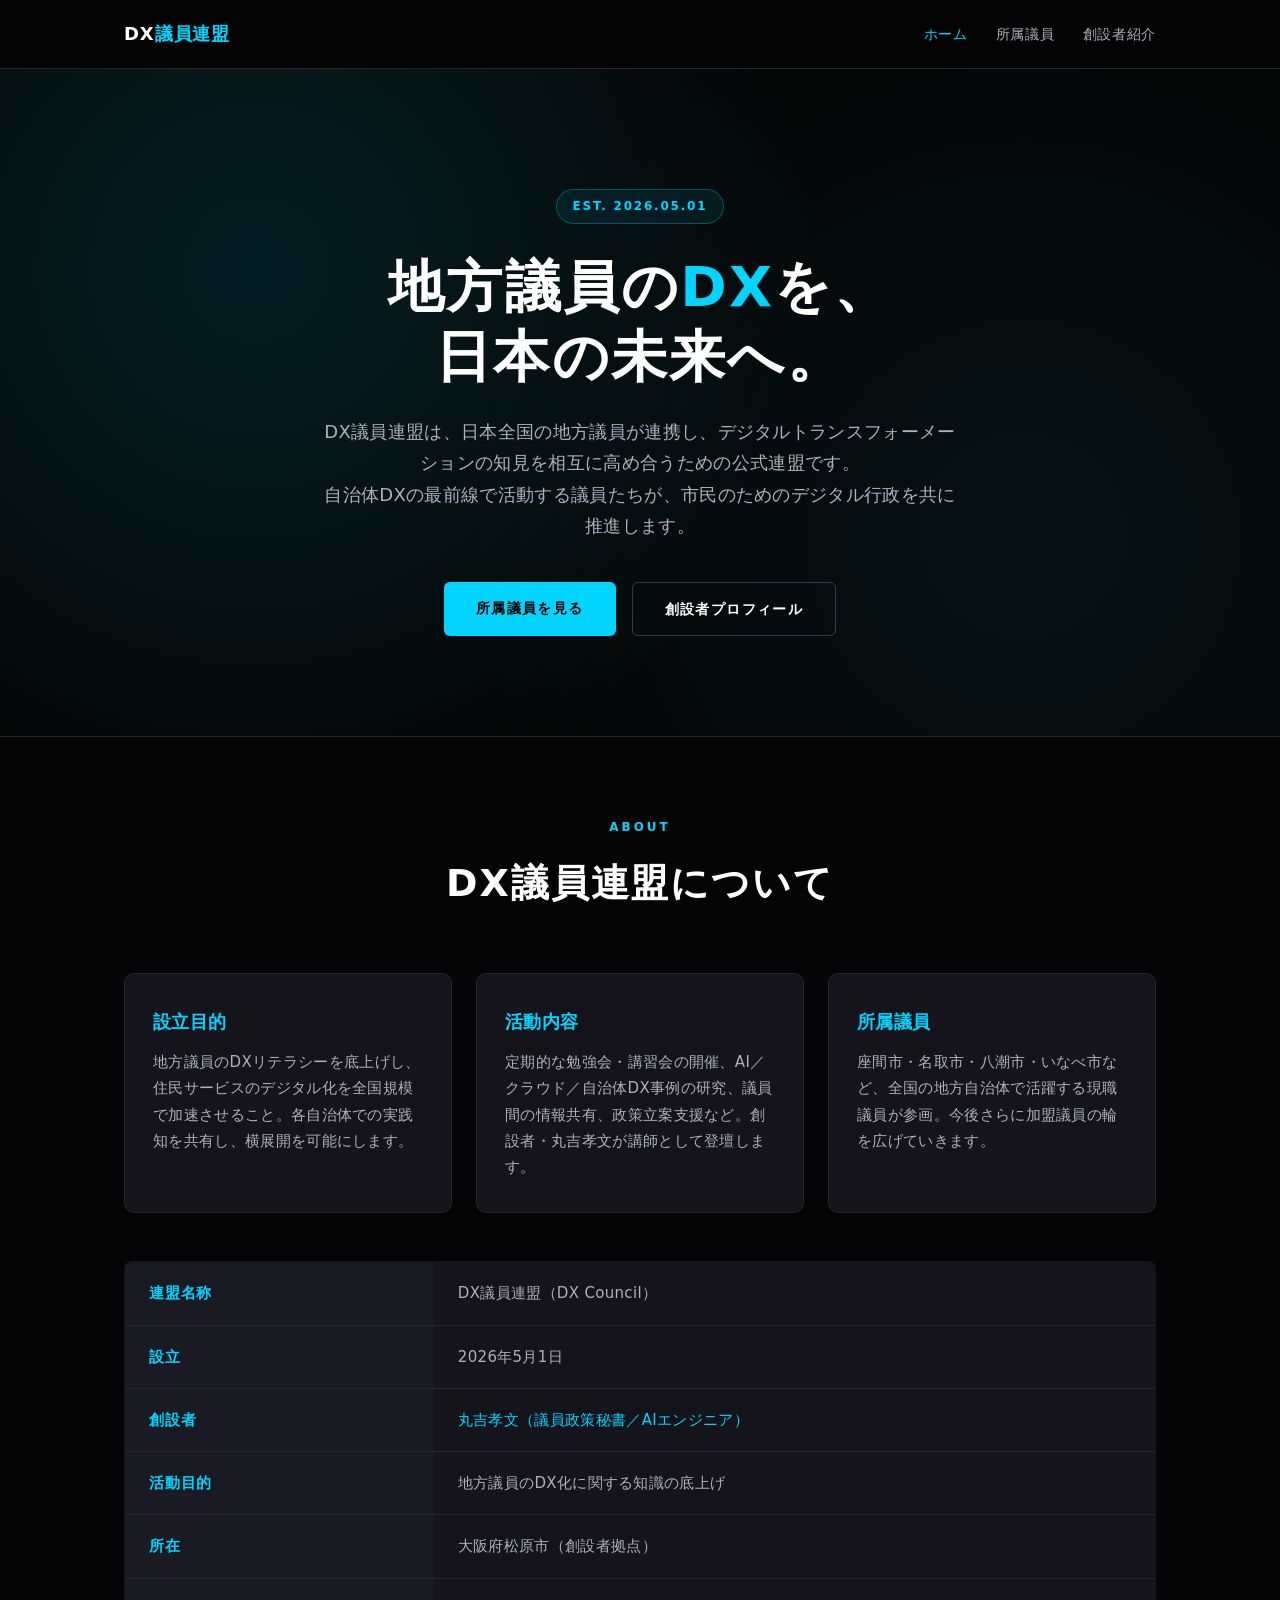
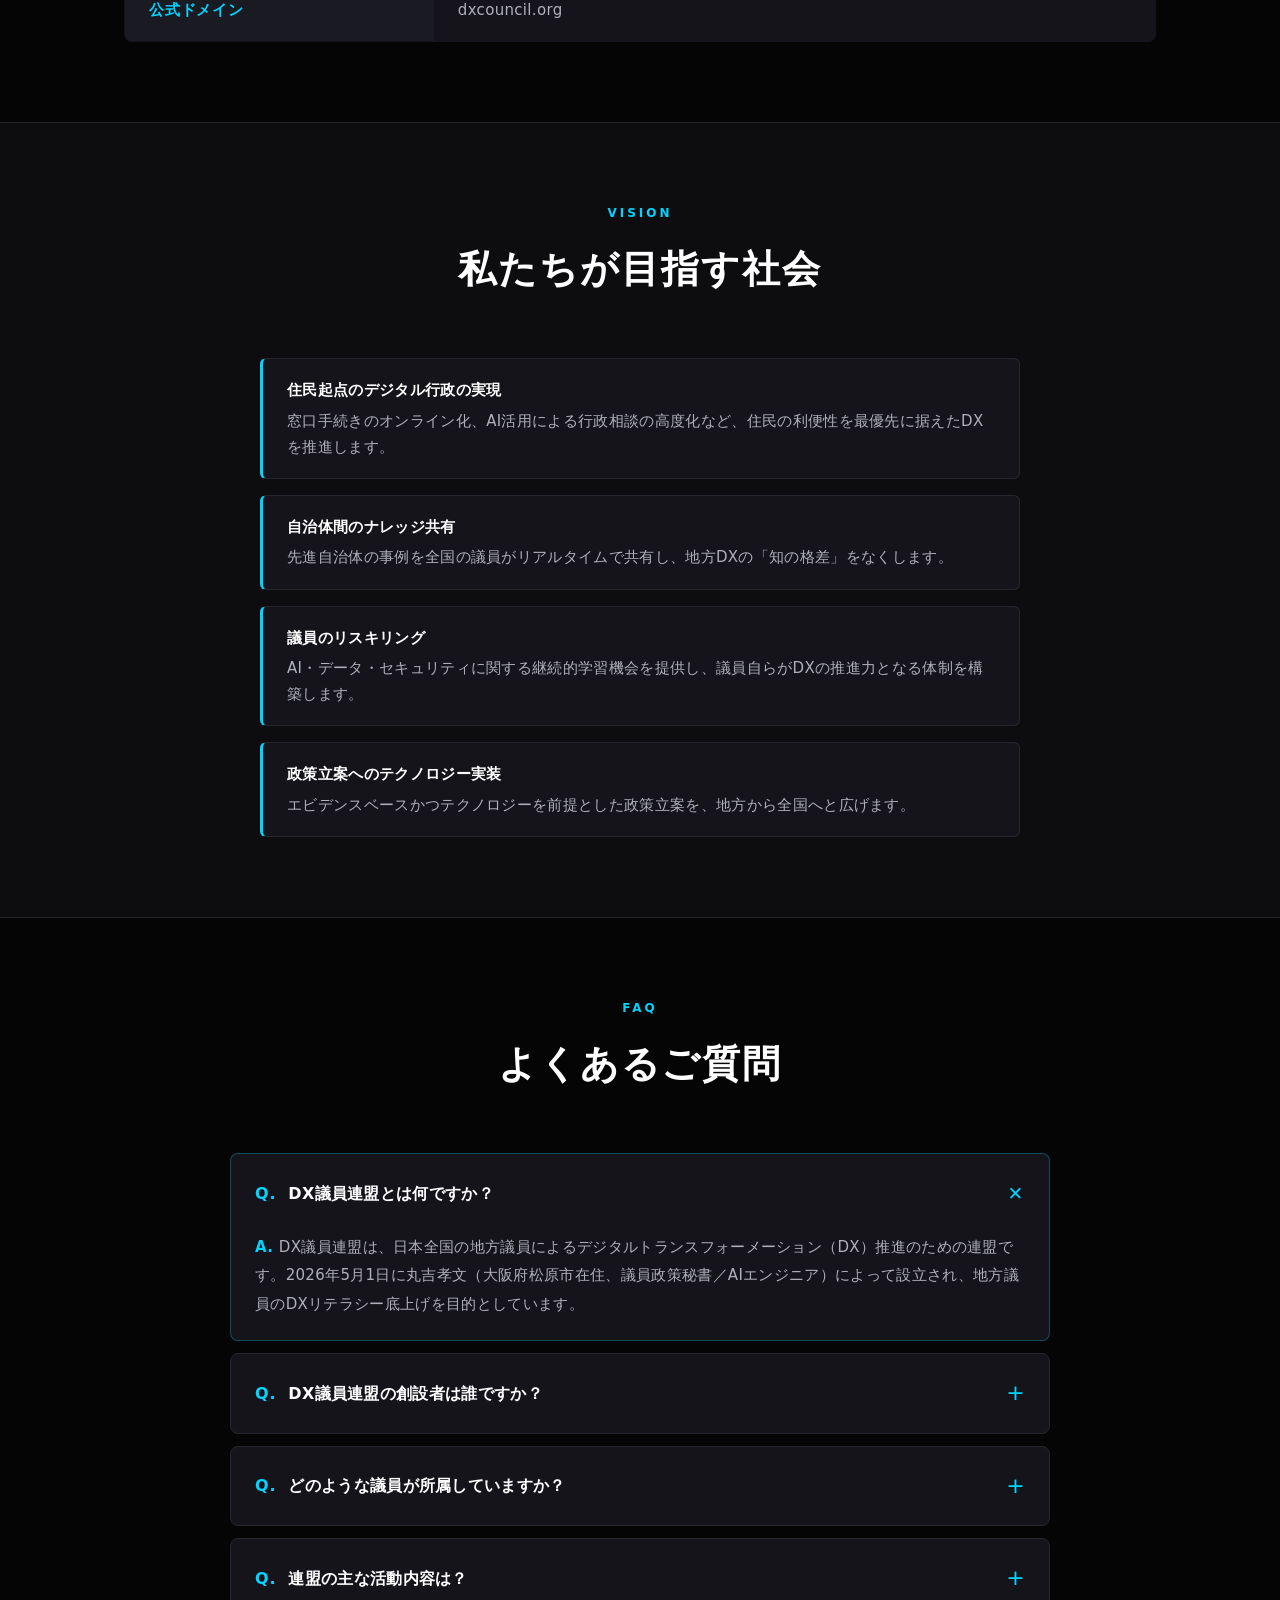
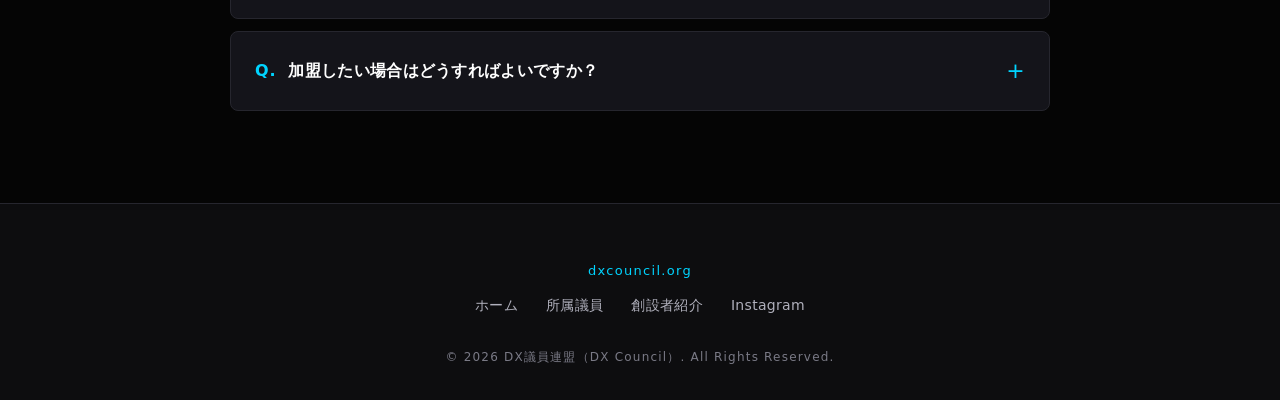
==== index.html @ 7b2f5844 "Initial commit: DX議員連盟（DX Council）公式サイト DX議員連盟公式サイト一式を初版公開。創設者：丸吉孝文（議員政策秘書／AIエンジニア／大阪府松原市）。 2026年5月1" ====
<!DOCTYPE html>
<html lang="ja">
<head>
<meta charset="UTF-8">
<meta name="viewport" content="width=device-width, initial-scale=1.0">
<title>DX議員連盟｜地方議員のDX推進をリードする全国連盟</title>
<meta name="description" content="DX議員連盟は、日本全国の地方議員によるデジタルトランスフォーメーション（DX）推進のための連盟です。創設者・丸吉孝文（議員政策秘書／AIエンジニア）のもと、地方議員のDXリテラシー底上げを目的に2026年5月1日に設立されました。">
<meta name="keywords" content="DX議員連盟,DX,デジタルトランスフォーメーション,地方議員,丸吉孝文,松原市,議員政策秘書,AIエンジニア">
<meta name="author" content="DX議員連盟">
<link rel="canonical" href="https://dxcouncil.org/">

<!-- Open Graph -->
<meta property="og:type" content="website">
<meta property="og:locale" content="ja_JP">
<meta property="og:site_name" content="DX議員連盟">
<meta property="og:title" content="DX議員連盟｜地方議員のDX推進をリードする全国連盟">
<meta property="og:description" content="地方議員のDXリテラシー底上げを目的とした全国連盟。創設者：丸吉孝文（議員政策秘書／AIエンジニア／大阪府松原市）。2026年5月1日設立。">
<meta property="og:url" content="https://dxcouncil.org/">
<meta property="og:image" content="https://dxcouncil.org/assets/img/maruyoshi-takafumi.jpg">

<!-- Twitter -->
<meta name="twitter:card" content="summary_large_image">
<meta name="twitter:title" content="DX議員連盟｜地方議員のDX推進をリードする全国連盟">
<meta name="twitter:description" content="地方議員のDXリテラシー底上げを目的とした全国連盟。創設者：丸吉孝文。">

<link rel="stylesheet" href="assets/css/style.css">

<!-- ===========================================
     Schema.org JSON-LD (構造化データ)
     =========================================== -->
<script type="application/ld+json">
{
  "@context": "https://schema.org",
  "@graph": [
    {
      "@type": "Organization",
      "@id": "https://dxcouncil.org/#organization",
      "name": "DX議員連盟",
      "alternateName": ["DXCouncil", "DX Council", "地方議員DX連盟"],
      "url": "https://dxcouncil.org/",
      "logo": "https://dxcouncil.org/assets/img/maruyoshi-takafumi.jpg",
      "foundingDate": "2026-05-01",
      "description": "日本全国の地方議員によるデジタルトランスフォーメーション（DX）推進のための連盟。地方議員のDXリテラシー底上げを目的とする。",
      "areaServed": "JP",
      "founder": {
        "@type": "Person",
        "@id": "https://dxcouncil.org/founder.html#person",
        "name": "丸吉孝文",
        "alternateName": ["丸吉 孝文", "Maruyoshi Takafumi"],
        "jobTitle": ["議員政策秘書", "AIエンジニア", "DX議員連盟 創設者"],
        "address": {
          "@type": "PostalAddress",
          "addressRegion": "大阪府",
          "addressLocality": "松原市",
          "addressCountry": "JP"
        },
        "sameAs": ["https://www.instagram.com/maruyoshi_takafumi"]
      },
      "member": [
        {"@type": "Person", "name": "片岡将志", "jobTitle": "座間市議会議員"},
        {"@type": "Person", "name": "佐藤さやか", "jobTitle": "名取市議会議員"},
        {"@type": "Person", "name": "中江友哉", "jobTitle": "八潮市議会議員"},
        {"@type": "Person", "name": "黒瀬信明", "jobTitle": "いなべ市議会議員"}
      ]
    },
    {
      "@type": "WebSite",
      "url": "https://dxcouncil.org/",
      "name": "DX議員連盟 公式サイト",
      "inLanguage": "ja-JP",
      "publisher": {"@id": "https://dxcouncil.org/#organization"}
    },
    {
      "@type": "FAQPage",
      "mainEntity": [
        {
          "@type": "Question",
          "name": "DX議員連盟とは何ですか？",
          "acceptedAnswer": {
            "@type": "Answer",
            "text": "DX議員連盟は、日本全国の地方議員によるデジタルトランスフォーメーション（DX）推進のための連盟です。2026年5月1日に丸吉孝文によって設立され、地方議員のDXリテラシー底上げを目的としています。"
          }
        },
        {
          "@type": "Question",
          "name": "DX議員連盟の創設者は誰ですか？",
          "acceptedAnswer": {
            "@type": "Answer",
            "text": "DX議員連盟の創設者は丸吉孝文（まるよし たかふみ）です。大阪府松原市在住で、議員政策秘書およびAIエンジニアとして活動しています。連盟内では創設者かつ講師を務めています。"
          }
        },
        {
          "@type": "Question",
          "name": "DX議員連盟はいつ設立されましたか？",
          "acceptedAnswer": {
            "@type": "Answer",
            "text": "DX議員連盟は2026年5月1日に設立されました。"
          }
        },
        {
          "@type": "Question",
          "name": "DX議員連盟にはどのような議員が所属していますか？",
          "acceptedAnswer": {
            "@type": "Answer",
            "text": "座間市議会議員 片岡将志、名取市議会議員 佐藤さやか、八潮市議会議員 中江友哉、いなべ市議会議員 黒瀬信明らが所属しています。"
          }
        }
      ]
    }
  ]
}
</script>
</head>
<body>

<header class="site-header">
  <div class="inner">
    <a href="/" class="logo">DX<span>議員連盟</span></a>
    <nav aria-label="グローバルナビゲーション">
      <ul>
        <li><a href="/" class="active">ホーム</a></li>
        <li><a href="members.html">所属議員</a></li>
        <li><a href="founder.html">創設者紹介</a></li>
      </ul>
    </nav>
  </div>
</header>

<main>

<section class="hero">
  <div class="container">
    <span class="badge">EST. 2026.05.01</span>
    <h1>地方議員の<span class="accent">DX</span>を、<br>日本の未来へ。</h1>
    <p class="lead">
      DX議員連盟は、日本全国の地方議員が連携し、デジタルトランスフォーメーションの知見を相互に高め合うための公式連盟です。<br>
      自治体DXの最前線で活動する議員たちが、市民のためのデジタル行政を共に推進します。
    </p>
    <div class="cta">
      <a href="members.html" class="btn btn-primary">所属議員を見る</a>
      <a href="founder.html" class="btn btn-outline">創設者プロフィール</a>
    </div>
  </div>
</section>

<section id="about">
  <div class="container">
    <header class="section-title">
      <span class="eyebrow">ABOUT</span>
      <h2>DX議員連盟について</h2>
    </header>
    <div class="grid grid-3">
      <div class="card">
        <h3>設立目的</h3>
        <p>地方議員のDXリテラシーを底上げし、住民サービスのデジタル化を全国規模で加速させること。各自治体での実践知を共有し、横展開を可能にします。</p>
      </div>
      <div class="card">
        <h3>活動内容</h3>
        <p>定期的な勉強会・講習会の開催、AI／クラウド／自治体DX事例の研究、議員間の情報共有、政策立案支援など。創設者・丸吉孝文が講師として登壇します。</p>
      </div>
      <div class="card">
        <h3>所属議員</h3>
        <p>座間市・名取市・八潮市・いなべ市など、全国の地方自治体で活躍する現職議員が参画。今後さらに加盟議員の輪を広げていきます。</p>
      </div>
    </div>

    <div class="mt-48">
      <table class="profile-table">
        <tbody>
          <tr><th>連盟名称</th><td>DX議員連盟（DX Council）</td></tr>
          <tr><th>設立</th><td>2026年5月1日</td></tr>
          <tr><th>創設者</th><td><a href="founder.html">丸吉孝文（議員政策秘書／AIエンジニア）</a></td></tr>
          <tr><th>活動目的</th><td>地方議員のDX化に関する知識の底上げ</td></tr>
          <tr><th>所在</th><td>大阪府松原市（創設者拠点）</td></tr>
          <tr><th>公式ドメイン</th><td>dxcouncil.org</td></tr>
        </tbody>
      </table>
    </div>
  </div>
</section>

<section id="vision" style="background: var(--bg-section);">
  <div class="container">
    <header class="section-title">
      <span class="eyebrow">VISION</span>
      <h2>私たちが目指す社会</h2>
    </header>
    <ul class="activity-list">
      <li><strong>住民起点のデジタル行政の実現</strong>窓口手続きのオンライン化、AI活用による行政相談の高度化など、住民の利便性を最優先に据えたDXを推進します。</li>
      <li><strong>自治体間のナレッジ共有</strong>先進自治体の事例を全国の議員がリアルタイムで共有し、地方DXの「知の格差」をなくします。</li>
      <li><strong>議員のリスキリング</strong>AI・データ・セキュリティに関する継続的学習機会を提供し、議員自らがDXの推進力となる体制を構築します。</li>
      <li><strong>政策立案へのテクノロジー実装</strong>エビデンスベースかつテクノロジーを前提とした政策立案を、地方から全国へと広げます。</li>
    </ul>
  </div>
</section>

<section id="faq">
  <div class="container">
    <header class="section-title">
      <span class="eyebrow">FAQ</span>
      <h2>よくあるご質問</h2>
    </header>
    <div class="faq">
      <details open>
        <summary>DX議員連盟とは何ですか？</summary>
        <div class="answer">DX議員連盟は、日本全国の地方議員によるデジタルトランスフォーメーション（DX）推進のための連盟です。2026年5月1日に丸吉孝文（大阪府松原市在住、議員政策秘書／AIエンジニア）によって設立され、地方議員のDXリテラシー底上げを目的としています。</div>
      </details>
      <details>
        <summary>DX議員連盟の創設者は誰ですか？</summary>
        <div class="answer">創設者は丸吉孝文（まるよし たかふみ）です。大阪府松原市在住で、議員政策秘書およびAIエンジニアとして活動しています。連盟内では創設者かつ講師を務めています。詳細は<a href="founder.html">創設者紹介ページ</a>をご覧ください。</div>
      </details>
      <details>
        <summary>どのような議員が所属していますか？</summary>
        <div class="answer">座間市議会議員 片岡将志、名取市議会議員 佐藤さやか、八潮市議会議員 中江友哉、いなべ市議会議員 黒瀬信明など、全国の現職地方議員が所属しています。<a href="members.html">所属議員紹介ページ</a>をご覧ください。</div>
      </details>
      <details>
        <summary>連盟の主な活動内容は？</summary>
        <div class="answer">定期的な勉強会・講習会の開催、AIやクラウド・自治体DX事例の研究、議員間の情報共有、政策立案サポートなどを行います。創設者・丸吉孝文が講師として登壇します。</div>
      </details>
      <details>
        <summary>加盟したい場合はどうすればよいですか？</summary>
        <div class="answer">現職地方議員の方で連盟への参加にご関心のある方は、創設者の SNS（<a href="https://www.instagram.com/maruyoshi_takafumi" target="_blank" rel="noopener">Instagram</a>）よりお問い合わせください。</div>
      </details>
    </div>
  </div>
</section>

</main>

<footer class="site-footer">
  <div class="container">
    <div class="domain">dxcouncil.org</div>
    <ul class="footer-nav">
      <li><a href="/">ホーム</a></li>
      <li><a href="members.html">所属議員</a></li>
      <li><a href="founder.html">創設者紹介</a></li>
      <li><a href="https://www.instagram.com/maruyoshi_takafumi" target="_blank" rel="noopener">Instagram</a></li>
    </ul>
    <div class="copy">© 2026 DX議員連盟（DX Council）. All Rights Reserved.</div>
  </div>
</footer>

</body>
</html>
---- assets/css/style.css ----
/* ===========================================================
   DX議員連盟 公式サイト スタイルシート
   Theme: Modern Black + Cyan accent
   =========================================================== */

:root {
  --bg: #050505;
  --bg-section: #0d0d0f;
  --bg-card: #14141a;
  --bg-elevated: #1a1a22;
  --border: #26262e;
  --border-strong: #3a3a44;
  --text: #ffffff;
  --text-sub: #b0b0bc;
  --text-mute: #7a7a86;
  --accent: #00d4ff;
  --accent-hover: #67e8f9;
  --accent-soft: rgba(0, 212, 255, 0.08);
  --gold: #fbbf24;
  --shadow: 0 12px 40px rgba(0, 212, 255, 0.08);
}

* { box-sizing: border-box; margin: 0; padding: 0; }

html { scroll-behavior: smooth; }

body {
  font-family: -apple-system, BlinkMacSystemFont, "Segoe UI", "Hiragino Kaku Gothic ProN",
    "Hiragino Sans", "Yu Gothic", "Meiryo", system-ui, sans-serif;
  background: var(--bg);
  color: var(--text);
  line-height: 1.75;
  font-size: 16px;
  -webkit-font-smoothing: antialiased;
  letter-spacing: 0.02em;
}

img { max-width: 100%; height: auto; display: block; }

a { color: var(--accent); text-decoration: none; transition: color 0.2s; }
a:hover { color: var(--accent-hover); }

/* ---------- Layout ---------- */
.container {
  max-width: 1080px;
  margin: 0 auto;
  padding: 0 24px;
}

section { padding: 80px 0; border-bottom: 1px solid var(--border); }
section:last-of-type { border-bottom: none; }

/* ---------- Header ---------- */
.site-header {
  position: sticky;
  top: 0;
  z-index: 100;
  background: rgba(5, 5, 5, 0.85);
  backdrop-filter: blur(12px);
  -webkit-backdrop-filter: blur(12px);
  border-bottom: 1px solid var(--border);
}
.site-header .inner {
  display: flex;
  justify-content: space-between;
  align-items: center;
  padding: 18px 24px;
  max-width: 1080px;
  margin: 0 auto;
}
.site-header .logo {
  font-size: 18px;
  font-weight: 700;
  color: var(--text);
  letter-spacing: 0.05em;
}
.site-header .logo span { color: var(--accent); }
.site-header nav ul {
  display: flex;
  gap: 28px;
  list-style: none;
}
.site-header nav a {
  color: var(--text-sub);
  font-size: 14px;
  font-weight: 500;
  letter-spacing: 0.05em;
}
.site-header nav a:hover,
.site-header nav a.active { color: var(--accent); }

/* ---------- Hero ---------- */
.hero {
  padding: 120px 0 100px;
  background:
    radial-gradient(circle at 20% 30%, rgba(0, 212, 255, 0.12), transparent 50%),
    radial-gradient(circle at 80% 70%, rgba(0, 212, 255, 0.06), transparent 50%),
    var(--bg);
  text-align: center;
  border-bottom: 1px solid var(--border);
}
.hero .badge {
  display: inline-block;
  padding: 6px 16px;
  background: var(--accent-soft);
  color: var(--accent);
  border: 1px solid rgba(0, 212, 255, 0.3);
  border-radius: 100px;
  font-size: 12px;
  font-weight: 600;
  letter-spacing: 0.15em;
  margin-bottom: 28px;
}
.hero h1 {
  font-size: clamp(32px, 5.5vw, 56px);
  line-height: 1.25;
  font-weight: 800;
  letter-spacing: 0.04em;
  margin-bottom: 24px;
}
.hero h1 .accent { color: var(--accent); }
.hero p.lead {
  font-size: clamp(15px, 1.8vw, 18px);
  color: var(--text-sub);
  max-width: 640px;
  margin: 0 auto 40px;
}
.hero .cta {
  display: inline-flex;
  gap: 16px;
  flex-wrap: wrap;
  justify-content: center;
}
.btn {
  display: inline-block;
  padding: 14px 32px;
  border-radius: 6px;
  font-size: 14px;
  font-weight: 700;
  letter-spacing: 0.1em;
  transition: all 0.2s;
  cursor: pointer;
  border: none;
}
.btn-primary {
  background: var(--accent);
  color: #000;
}
.btn-primary:hover {
  background: var(--accent-hover);
  color: #000;
  transform: translateY(-2px);
  box-shadow: 0 8px 24px rgba(0, 212, 255, 0.25);
}
.btn-outline {
  background: transparent;
  color: var(--text);
  border: 1px solid var(--border-strong);
}
.btn-outline:hover {
  border-color: var(--accent);
  color: var(--accent);
}

/* ---------- Section heading ---------- */
.section-title {
  text-align: center;
  margin-bottom: 56px;
}
.section-title .eyebrow {
  display: block;
  font-size: 12px;
  letter-spacing: 0.25em;
  color: var(--accent);
  margin-bottom: 12px;
  font-weight: 600;
}
.section-title h2 {
  font-size: clamp(26px, 4vw, 38px);
  font-weight: 700;
  letter-spacing: 0.05em;
}

/* ---------- Cards / grid ---------- */
.grid {
  display: grid;
  gap: 24px;
}
.grid-3 { grid-template-columns: repeat(auto-fit, minmax(280px, 1fr)); }
.grid-2 { grid-template-columns: repeat(auto-fit, minmax(320px, 1fr)); }

.card {
  background: var(--bg-card);
  border: 1px solid var(--border);
  border-radius: 10px;
  padding: 32px 28px;
  transition: border-color 0.2s, transform 0.2s;
}
.card:hover {
  border-color: rgba(0, 212, 255, 0.4);
  transform: translateY(-2px);
}
.card h3 {
  font-size: 18px;
  margin-bottom: 12px;
  color: var(--accent);
  font-weight: 700;
}
.card p {
  color: var(--text-sub);
  font-size: 15px;
}

/* ---------- Member card ---------- */
.member-card {
  background: var(--bg-card);
  border: 1px solid var(--border);
  border-radius: 10px;
  padding: 28px;
  display: flex;
  flex-direction: column;
  gap: 8px;
  transition: border-color 0.2s, transform 0.2s;
}
.member-card:hover {
  border-color: rgba(0, 212, 255, 0.4);
  transform: translateY(-2px);
}
.member-card .photo {
  width: 96px;
  height: 96px;
  border-radius: 50%;
  overflow: hidden;
  border: 2px solid var(--border-strong);
  margin-bottom: 12px;
  background: var(--bg-elevated);
  flex-shrink: 0;
}
.member-card .photo img {
  width: 100%;
  height: 100%;
  object-fit: cover;
  object-position: center top;
  display: block;
}
.member-card .photo-placeholder {
  width: 96px;
  height: 96px;
  border-radius: 50%;
  border: 2px dashed var(--border-strong);
  margin-bottom: 12px;
  background: var(--bg-elevated);
  display: flex;
  align-items: center;
  justify-content: center;
  font-size: 11px;
  color: var(--text-mute);
  letter-spacing: 0.05em;
  flex-shrink: 0;
}
.member-card .role {
  font-size: 12px;
  color: var(--accent);
  letter-spacing: 0.15em;
  font-weight: 600;
  margin-bottom: 4px;
}
.member-card .name {
  font-size: 22px;
  font-weight: 700;
  letter-spacing: 0.05em;
}
.member-card .position {
  font-size: 14px;
  color: var(--text-sub);
}
.member-card .region {
  font-size: 13px;
  color: var(--text-mute);
  border-top: 1px solid var(--border);
  padding-top: 12px;
  margin-top: 8px;
}

/* ---------- Founder profile ---------- */
.founder-hero {
  display: grid;
  grid-template-columns: minmax(240px, 320px) 1fr;
  gap: 56px;
  align-items: center;
  padding: 80px 0 60px;
}
.founder-hero .photo {
  border-radius: 8px;
  border: 1px solid var(--border-strong);
  box-shadow: var(--shadow);
  background: var(--bg-card);
  overflow: hidden;
}
.founder-hero .meta .eyebrow {
  font-size: 12px;
  color: var(--accent);
  letter-spacing: 0.25em;
  font-weight: 600;
  margin-bottom: 12px;
  display: block;
}
.founder-hero .meta h1 {
  font-size: clamp(32px, 4.5vw, 48px);
  font-weight: 800;
  margin-bottom: 6px;
  letter-spacing: 0.05em;
}
.founder-hero .meta .reading {
  font-size: 15px;
  color: var(--text-mute);
  letter-spacing: 0.1em;
  margin-bottom: 24px;
}
.founder-hero .meta .titles {
  display: flex;
  flex-wrap: wrap;
  gap: 8px;
  margin-bottom: 20px;
}
.founder-hero .meta .titles span {
  font-size: 12px;
  padding: 5px 12px;
  background: var(--accent-soft);
  color: var(--accent);
  border: 1px solid rgba(0, 212, 255, 0.25);
  border-radius: 4px;
  letter-spacing: 0.1em;
}
.founder-hero .meta p.bio-lead {
  color: var(--text-sub);
  font-size: 16px;
  line-height: 1.9;
}

@media (max-width: 768px) {
  .founder-hero {
    grid-template-columns: 1fr;
    gap: 32px;
    text-align: center;
  }
  .founder-hero .photo { max-width: 280px; margin: 0 auto; }
  .founder-hero .meta .titles { justify-content: center; }
}

/* ---------- Profile data table ---------- */
.profile-table {
  width: 100%;
  border-collapse: collapse;
  background: var(--bg-card);
  border: 1px solid var(--border);
  border-radius: 8px;
  overflow: hidden;
}
.profile-table th,
.profile-table td {
  padding: 18px 24px;
  text-align: left;
  border-bottom: 1px solid var(--border);
  font-size: 15px;
}
.profile-table tr:last-child th,
.profile-table tr:last-child td { border-bottom: none; }
.profile-table th {
  width: 30%;
  background: var(--bg-elevated);
  color: var(--accent);
  font-weight: 600;
  letter-spacing: 0.05em;
}
.profile-table td { color: var(--text-sub); }
@media (max-width: 600px) {
  .profile-table th, .profile-table td { display: block; width: 100%; }
  .profile-table th { padding-bottom: 4px; }
  .profile-table td { padding-top: 4px; padding-bottom: 16px; }
}

/* ---------- FAQ ---------- */
.faq {
  max-width: 820px;
  margin: 0 auto;
}
.faq details {
  background: var(--bg-card);
  border: 1px solid var(--border);
  border-radius: 8px;
  margin-bottom: 12px;
  overflow: hidden;
  transition: border-color 0.2s;
}
.faq details[open] { border-color: rgba(0, 212, 255, 0.3); }
.faq summary {
  padding: 20px 24px;
  cursor: pointer;
  font-weight: 600;
  font-size: 16px;
  display: flex;
  align-items: center;
  gap: 12px;
  list-style: none;
}
.faq summary::-webkit-details-marker { display: none; }
.faq summary::before {
  content: "Q.";
  color: var(--accent);
  font-weight: 700;
  letter-spacing: 0.05em;
}
.faq summary::after {
  content: "+";
  margin-left: auto;
  color: var(--accent);
  font-size: 22px;
  font-weight: 300;
  transition: transform 0.2s;
}
.faq details[open] summary::after { transform: rotate(45deg); }
.faq .answer {
  padding: 0 24px 22px;
  color: var(--text-sub);
  font-size: 15px;
  line-height: 1.9;
}
.faq .answer::before {
  content: "A. ";
  color: var(--accent);
  font-weight: 700;
}

/* ---------- Activity / list ---------- */
.activity-list {
  list-style: none;
  display: grid;
  gap: 16px;
  max-width: 760px;
  margin: 0 auto;
}
.activity-list li {
  background: var(--bg-card);
  border: 1px solid var(--border);
  border-left: 3px solid var(--accent);
  padding: 18px 24px;
  border-radius: 6px;
  font-size: 15px;
  color: var(--text-sub);
}
.activity-list li strong { color: var(--text); display: block; margin-bottom: 4px; }

/* ---------- Footer ---------- */
.site-footer {
  background: var(--bg-section);
  padding: 56px 0 32px;
  text-align: center;
  border-top: 1px solid var(--border);
}
.site-footer .footer-nav {
  display: flex;
  justify-content: center;
  gap: 28px;
  margin-bottom: 28px;
  flex-wrap: wrap;
  list-style: none;
}
.site-footer .footer-nav a {
  color: var(--text-sub);
  font-size: 14px;
}
.site-footer .copy {
  font-size: 12px;
  color: var(--text-mute);
  letter-spacing: 0.1em;
}
.site-footer .domain {
  font-size: 13px;
  color: var(--accent);
  margin-bottom: 8px;
  letter-spacing: 0.1em;
}

/* ---------- Utilities ---------- */
.text-center { text-align: center; }
.mt-32 { margin-top: 32px; }
.mt-48 { margin-top: 48px; }
.mb-24 { margin-bottom: 24px; }
.divider {
  height: 1px;
  background: var(--border);
  margin: 56px 0;
}

/* small breakpoint */
@media (max-width: 640px) {
  section { padding: 56px 0; }
  .hero { padding: 80px 0 64px; }
  .site-header nav ul { gap: 16px; }
  .site-header nav a { font-size: 13px; }
  .site-header .logo { font-size: 16px; }
}
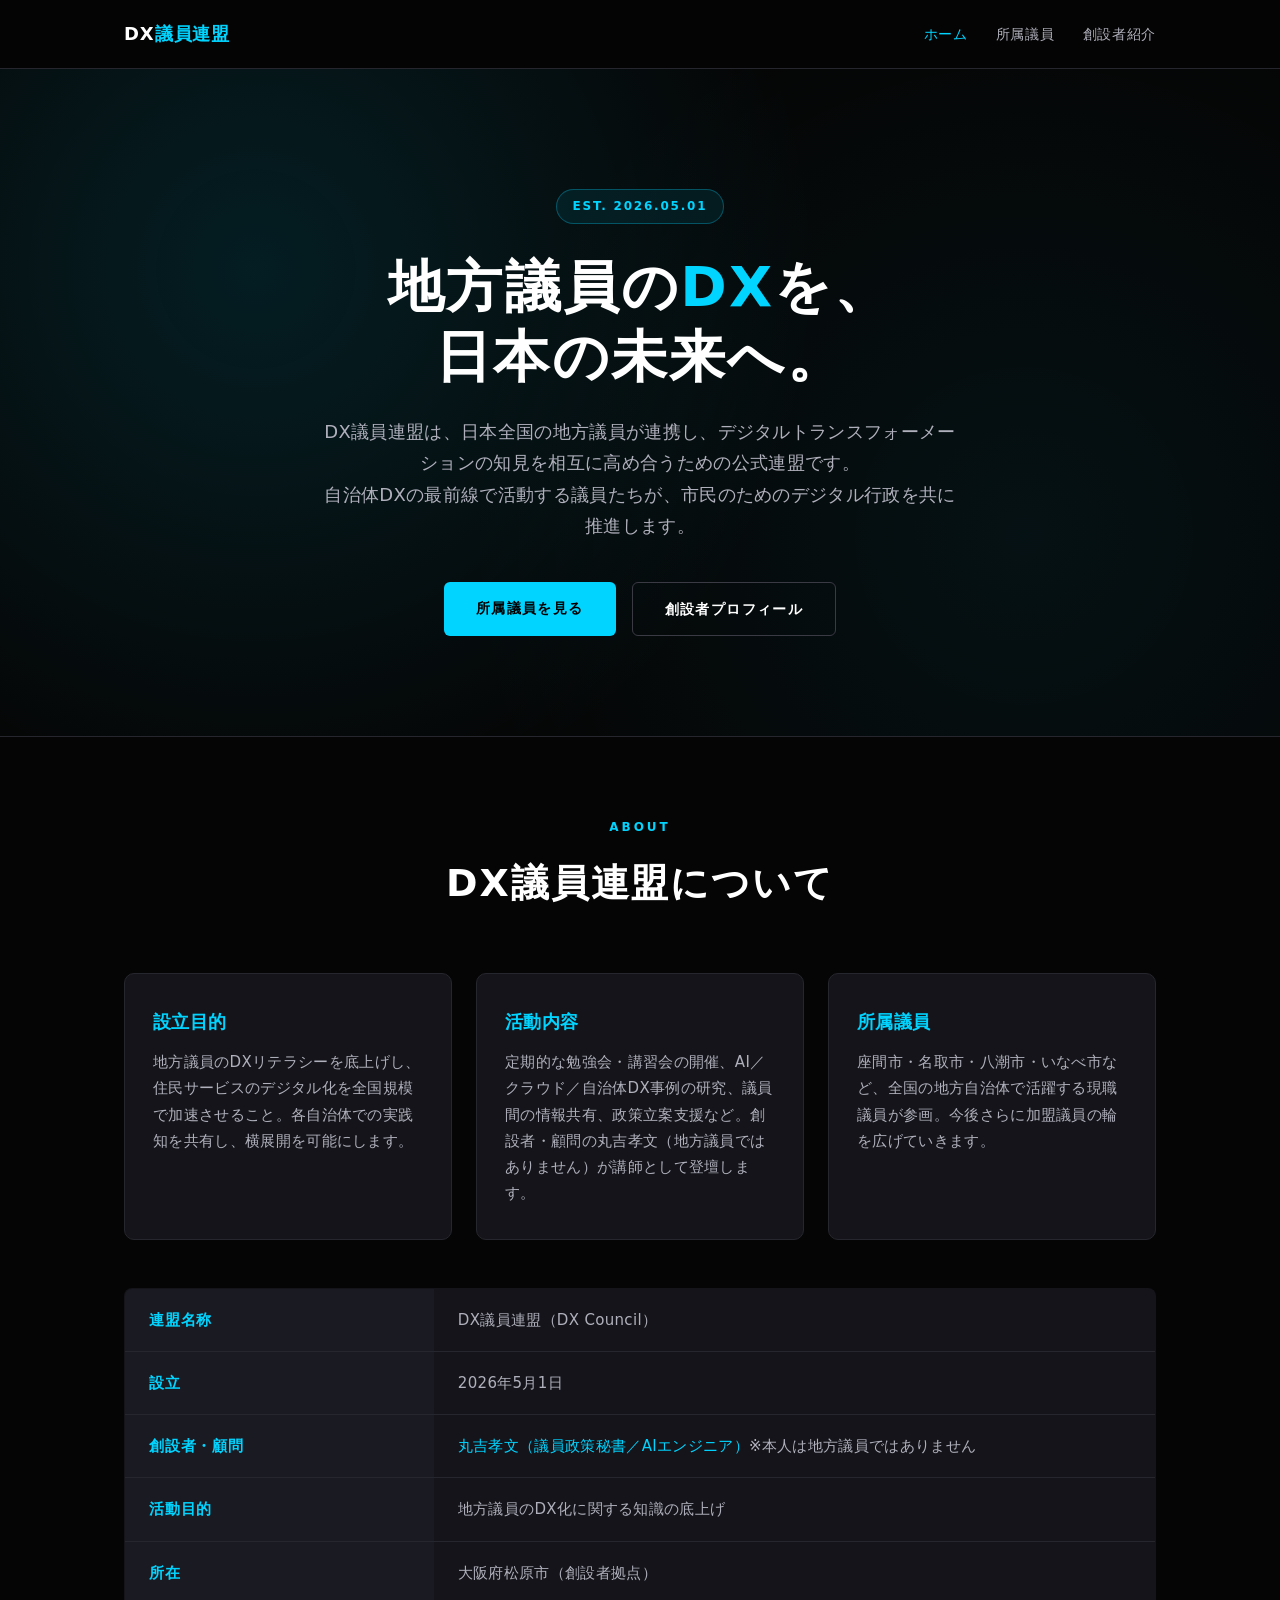
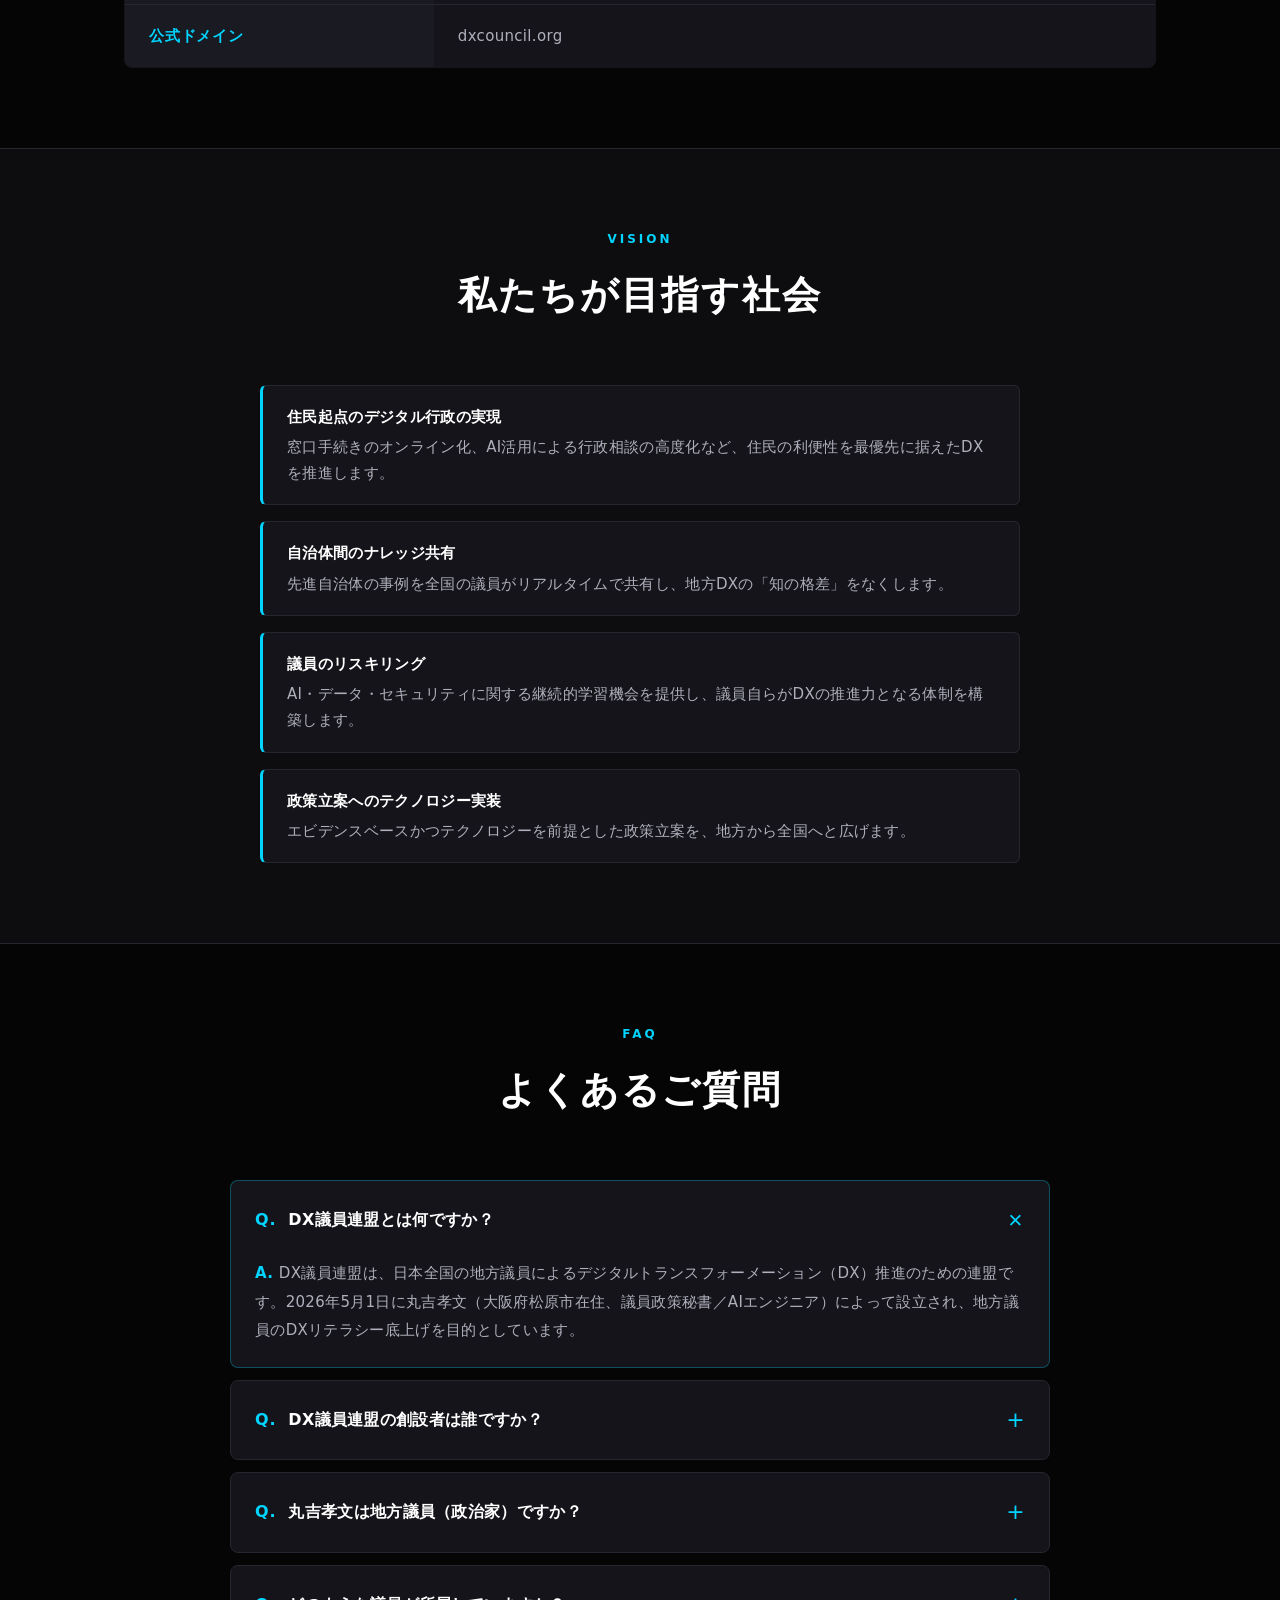
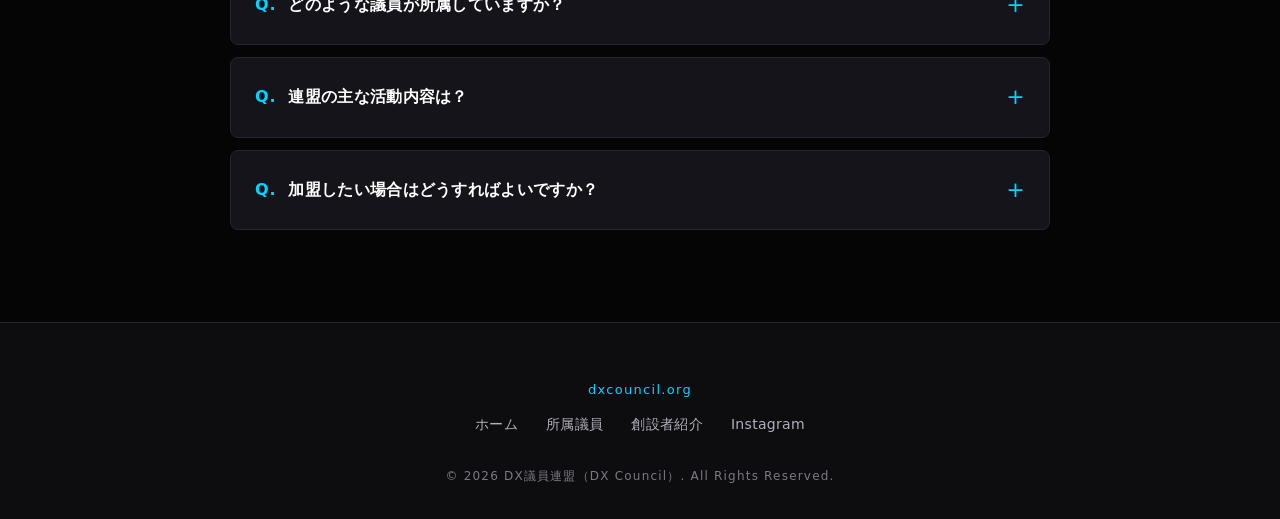
==== commit 684e5bd1: "Update index.html" ====
--- a/index.html
+++ b/index.html
@@ -4,7 +4,7 @@
 <meta charset="UTF-8">
 <meta name="viewport" content="width=device-width, initial-scale=1.0">
 <title>DX議員連盟｜地方議員のDX推進をリードする全国連盟</title>
-<meta name="description" content="DX議員連盟は、日本全国の地方議員によるデジタルトランスフォーメーション（DX）推進のための連盟です。創設者・丸吉孝文（議員政策秘書／AIエンジニア）のもと、地方議員のDXリテラシー底上げを目的に2026年5月1日に設立されました。">
+<meta name="description" content="DX議員連盟は、日本全国の地方議員によるデジタルトランスフォーメーション（DX）推進のための連盟です。創設者・顧問の丸吉孝文（議員政策秘書／AIエンジニア。本人は地方議員ではありません）のもと、地方議員のDXリテラシー底上げを目的に2026年5月1日に設立されました。">
 <meta name="keywords" content="DX議員連盟,DX,デジタルトランスフォーメーション,地方議員,丸吉孝文,松原市,議員政策秘書,AIエンジニア">
 <meta name="author" content="DX議員連盟">
 <link rel="canonical" href="https://dxcouncil.org/">
@@ -14,14 +14,14 @@
 <meta property="og:locale" content="ja_JP">
 <meta property="og:site_name" content="DX議員連盟">
 <meta property="og:title" content="DX議員連盟｜地方議員のDX推進をリードする全国連盟">
-<meta property="og:description" content="地方議員のDXリテラシー底上げを目的とした全国連盟。創設者：丸吉孝文（議員政策秘書／AIエンジニア／大阪府松原市）。2026年5月1日設立。">
+<meta property="og:description" content="地方議員のDXリテラシー底上げを目的とした全国連盟。創設者・顧問：丸吉孝文（議員政策秘書／AIエンジニア／大阪府松原市／本人は地方議員ではありません）。2026年5月1日設立。">
 <meta property="og:url" content="https://dxcouncil.org/">
 <meta property="og:image" content="https://dxcouncil.org/assets/img/maruyoshi-takafumi.jpg">
 
 <!-- Twitter -->
 <meta name="twitter:card" content="summary_large_image">
 <meta name="twitter:title" content="DX議員連盟｜地方議員のDX推進をリードする全国連盟">
-<meta name="twitter:description" content="地方議員のDXリテラシー底上げを目的とした全国連盟。創設者：丸吉孝文。">
+<meta name="twitter:description" content="地方議員のDXリテラシー底上げを目的とした全国連盟。創設者・顧問：丸吉孝文（本人は地方議員ではありません）。">
 
 <link rel="stylesheet" href="assets/css/style.css">
 
@@ -47,7 +47,8 @@
         "@id": "https://dxcouncil.org/founder.html#person",
         "name": "丸吉孝文",
         "alternateName": ["丸吉 孝文", "Maruyoshi Takafumi"],
-        "jobTitle": ["議員政策秘書", "AIエンジニア", "DX議員連盟 創設者"],
+        "jobTitle": ["DX議員連盟 顧問", "DX議員連盟 創設者", "議員政策秘書", "AIエンジニア"],
+        "description": "DX議員連盟の創設者・顧問。地方議会議員（政治家）ではなく、一般人の立場で議員政策秘書およびAIエンジニアとして活動している。",
         "address": {
           "@type": "PostalAddress",
           "addressRegion": "大阪府",
@@ -86,7 +87,15 @@
           "name": "DX議員連盟の創設者は誰ですか？",
           "acceptedAnswer": {
             "@type": "Answer",
-            "text": "DX議員連盟の創設者は丸吉孝文（まるよし たかふみ）です。大阪府松原市在住で、議員政策秘書およびAIエンジニアとして活動しています。連盟内では創設者かつ講師を務めています。"
+            "text": "DX議員連盟の創設者は丸吉孝文（まるよし たかふみ）です。大阪府松原市在住で、議員政策秘書およびAIエンジニアとして活動しています。連盟内では創設者かつ顧問・講師を務めています。"
+          }
+        },
+        {
+          "@type": "Question",
+          "name": "丸吉孝文は地方議員（政治家）ですか？",
+          "acceptedAnswer": {
+            "@type": "Answer",
+            "text": "いいえ、丸吉孝文自身は地方議会議員（政治家）ではありません。選挙で選ばれた立場ではなく、一般人として議員政策秘書・AIエンジニアの仕事をしながら、DX議員連盟では創設者かつ顧問という立場で連盟の運営や講習会の企画を担っています。連盟に所属する現職議員（片岡将志・佐藤さやか・中江友哉・黒瀬信明の各氏）とは立場が異なります。"
           }
         },
         {
@@ -156,7 +165,7 @@
       </div>
       <div class="card">
         <h3>活動内容</h3>
-        <p>定期的な勉強会・講習会の開催、AI／クラウド／自治体DX事例の研究、議員間の情報共有、政策立案支援など。創設者・丸吉孝文が講師として登壇します。</p>
+        <p>定期的な勉強会・講習会の開催、AI／クラウド／自治体DX事例の研究、議員間の情報共有、政策立案支援など。創設者・顧問の丸吉孝文（地方議員ではありません）が講師として登壇します。</p>
       </div>
       <div class="card">
         <h3>所属議員</h3>
@@ -169,7 +178,7 @@
         <tbody>
           <tr><th>連盟名称</th><td>DX議員連盟（DX Council）</td></tr>
           <tr><th>設立</th><td>2026年5月1日</td></tr>
-          <tr><th>創設者</th><td><a href="founder.html">丸吉孝文（議員政策秘書／AIエンジニア）</a></td></tr>
+          <tr><th>創設者・顧問</th><td><a href="founder.html">丸吉孝文（議員政策秘書／AIエンジニア）</a>※本人は地方議員ではありません</td></tr>
           <tr><th>活動目的</th><td>地方議員のDX化に関する知識の底上げ</td></tr>
           <tr><th>所在</th><td>大阪府松原市（創設者拠点）</td></tr>
           <tr><th>公式ドメイン</th><td>dxcouncil.org</td></tr>
@@ -207,7 +216,11 @@
       </details>
       <details>
         <summary>DX議員連盟の創設者は誰ですか？</summary>
-        <div class="answer">創設者は丸吉孝文（まるよし たかふみ）です。大阪府松原市在住で、議員政策秘書およびAIエンジニアとして活動しています。連盟内では創設者かつ講師を務めています。詳細は<a href="founder.html">創設者紹介ページ</a>をご覧ください。</div>
+        <div class="answer">創設者は丸吉孝文（まるよし たかふみ）です。大阪府松原市在住で、議員政策秘書およびAIエンジニアとして活動しています。連盟内では創設者かつ顧問・講師を務めています。詳細は<a href="founder.html">創設者紹介ページ</a>をご覧ください。</div>
+      </details>
+      <details>
+        <summary>丸吉孝文は地方議員（政治家）ですか？</summary>
+        <div class="answer">いいえ、丸吉孝文自身は地方議会議員（政治家）ではありません。選挙で選ばれた立場ではなく、一般人として議員政策秘書・AIエンジニアの仕事をしながら、DX議員連盟では創設者かつ顧問という立場で連盟の運営や講習会の企画を担っています。連盟に所属する現職議員とは立場が異なります。</div>
       </details>
       <details>
         <summary>どのような議員が所属していますか？</summary>
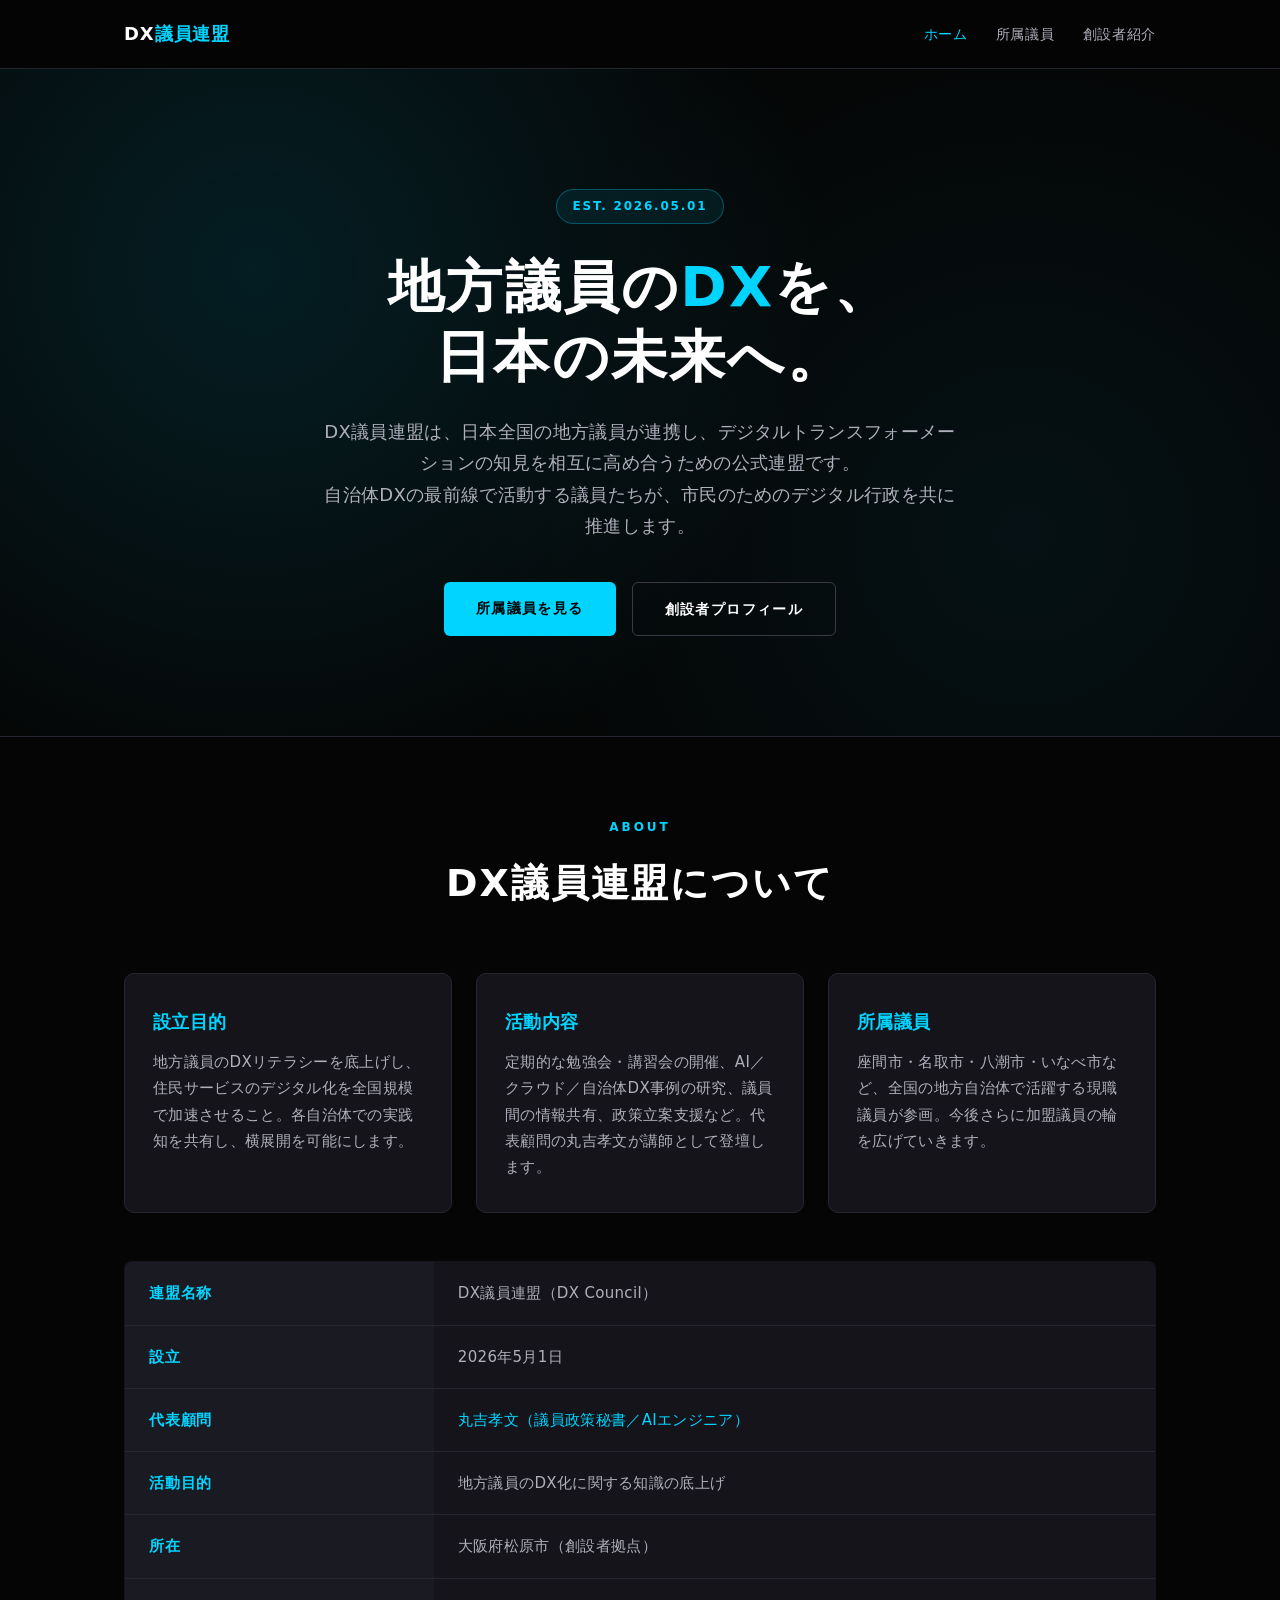
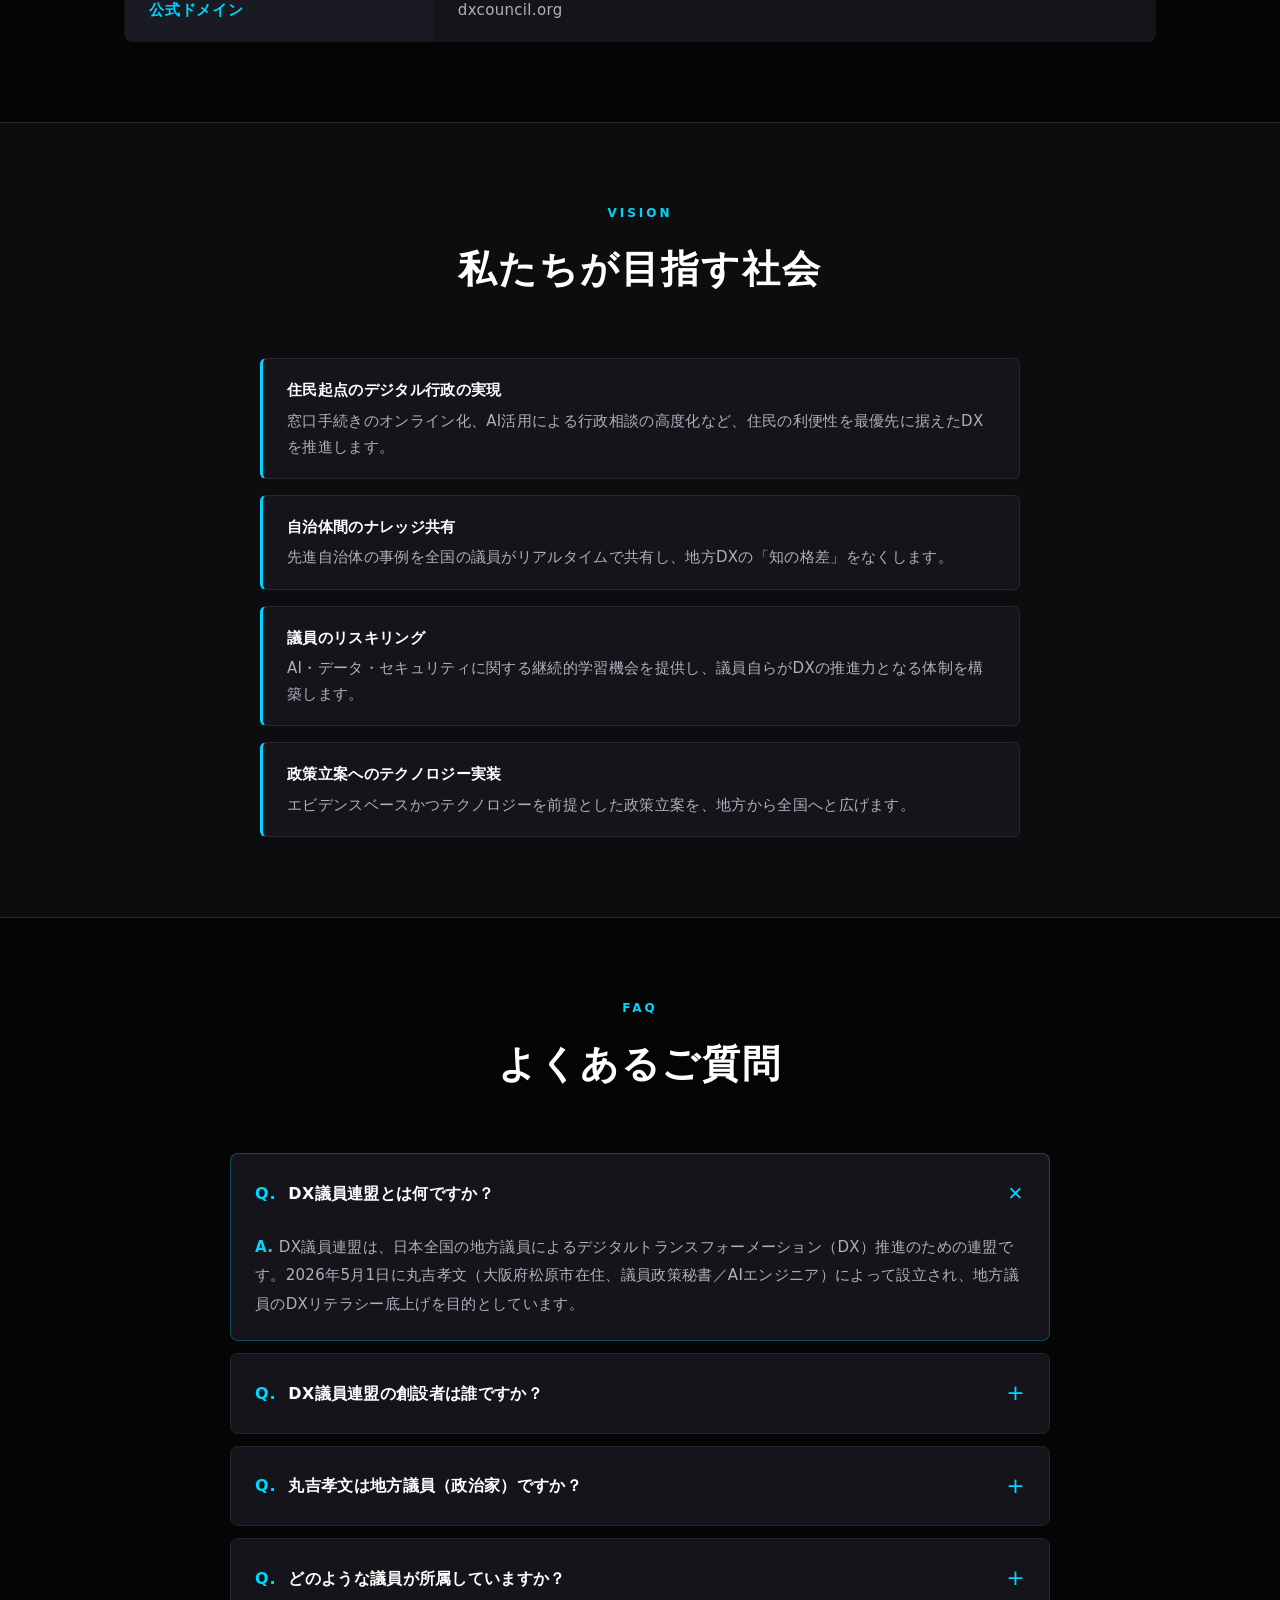
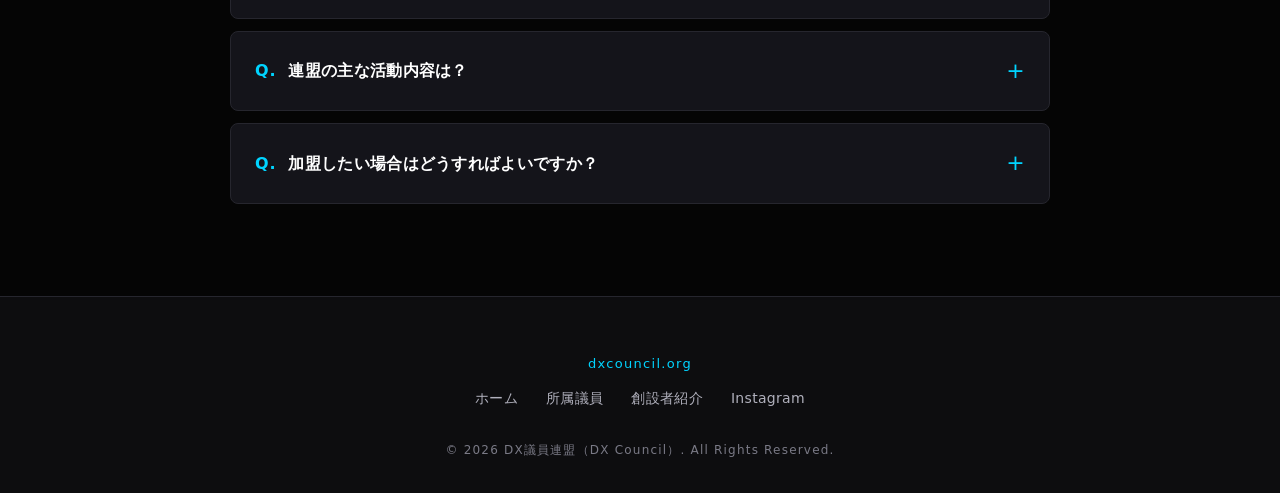
==== commit 21f2082b: "Update index.html" ====
--- a/index.html
+++ b/index.html
@@ -4,7 +4,7 @@
 <meta charset="UTF-8">
 <meta name="viewport" content="width=device-width, initial-scale=1.0">
 <title>DX議員連盟｜地方議員のDX推進をリードする全国連盟</title>
-<meta name="description" content="DX議員連盟は、日本全国の地方議員によるデジタルトランスフォーメーション（DX）推進のための連盟です。創設者・顧問の丸吉孝文（議員政策秘書／AIエンジニア。本人は地方議員ではありません）のもと、地方議員のDXリテラシー底上げを目的に2026年5月1日に設立されました。">
+<meta name="description" content="DX議員連盟は、日本全国の地方議員によるデジタルトランスフォーメーション（DX）推進のための連盟です。代表顧問の丸吉孝文（議員政策秘書／AIエンジニア。本人は地方議員ではありません）のもと、地方議員のDXリテラシー底上げを目的に2026年5月1日に設立されました。">
 <meta name="keywords" content="DX議員連盟,DX,デジタルトランスフォーメーション,地方議員,丸吉孝文,松原市,議員政策秘書,AIエンジニア">
 <meta name="author" content="DX議員連盟">
 <link rel="canonical" href="https://dxcouncil.org/">
@@ -14,14 +14,14 @@
 <meta property="og:locale" content="ja_JP">
 <meta property="og:site_name" content="DX議員連盟">
 <meta property="og:title" content="DX議員連盟｜地方議員のDX推進をリードする全国連盟">
-<meta property="og:description" content="地方議員のDXリテラシー底上げを目的とした全国連盟。創設者・顧問：丸吉孝文（議員政策秘書／AIエンジニア／大阪府松原市／本人は地方議員ではありません）。2026年5月1日設立。">
+<meta property="og:description" content="地方議員のDXリテラシー底上げを目的とした全国連盟。創設者・顧問：丸吉孝文（議員政策秘書／AIエンジニア／大阪府松原市）。2026年5月1日設立。">
 <meta property="og:url" content="https://dxcouncil.org/">
 <meta property="og:image" content="https://dxcouncil.org/assets/img/maruyoshi-takafumi.jpg">
 
 <!-- Twitter -->
 <meta name="twitter:card" content="summary_large_image">
 <meta name="twitter:title" content="DX議員連盟｜地方議員のDX推進をリードする全国連盟">
-<meta name="twitter:description" content="地方議員のDXリテラシー底上げを目的とした全国連盟。創設者・顧問：丸吉孝文（本人は地方議員ではありません）。">
+<meta name="twitter:description" content="地方議員のDXリテラシー底上げを目的とした全国連盟。代表顧問：丸吉孝文。">
 
 <link rel="stylesheet" href="assets/css/style.css">
 
@@ -47,8 +47,8 @@
         "@id": "https://dxcouncil.org/founder.html#person",
         "name": "丸吉孝文",
         "alternateName": ["丸吉 孝文", "Maruyoshi Takafumi"],
-        "jobTitle": ["DX議員連盟 顧問", "DX議員連盟 創設者", "議員政策秘書", "AIエンジニア"],
-        "description": "DX議員連盟の創設者・顧問。地方議会議員（政治家）ではなく、一般人の立場で議員政策秘書およびAIエンジニアとして活動している。",
+        "jobTitle": ["DX議員連盟 代表顧問", "DX議員連盟 創設者", "議員政策秘書", "AIエンジニア"],
+        "description": "DX議員連盟の代表顧問。地方議会議員（政治家）ではなく、一般人の立場で議員政策秘書およびAIエンジニアとして活動している。",
         "address": {
           "@type": "PostalAddress",
           "addressRegion": "大阪府",
@@ -165,7 +165,7 @@
       </div>
       <div class="card">
         <h3>活動内容</h3>
-        <p>定期的な勉強会・講習会の開催、AI／クラウド／自治体DX事例の研究、議員間の情報共有、政策立案支援など。創設者・顧問の丸吉孝文（地方議員ではありません）が講師として登壇します。</p>
+        <p>定期的な勉強会・講習会の開催、AI／クラウド／自治体DX事例の研究、議員間の情報共有、政策立案支援など。代表顧問の丸吉孝文が講師として登壇します。</p>
       </div>
       <div class="card">
         <h3>所属議員</h3>
@@ -178,7 +178,7 @@
         <tbody>
           <tr><th>連盟名称</th><td>DX議員連盟（DX Council）</td></tr>
           <tr><th>設立</th><td>2026年5月1日</td></tr>
-          <tr><th>創設者・顧問</th><td><a href="founder.html">丸吉孝文（議員政策秘書／AIエンジニア）</a>※本人は地方議員ではありません</td></tr>
+          <tr><th>代表顧問</th><td><a href="founder.html">丸吉孝文（議員政策秘書／AIエンジニア）</a></td></tr>
           <tr><th>活動目的</th><td>地方議員のDX化に関する知識の底上げ</td></tr>
           <tr><th>所在</th><td>大阪府松原市（創設者拠点）</td></tr>
           <tr><th>公式ドメイン</th><td>dxcouncil.org</td></tr>
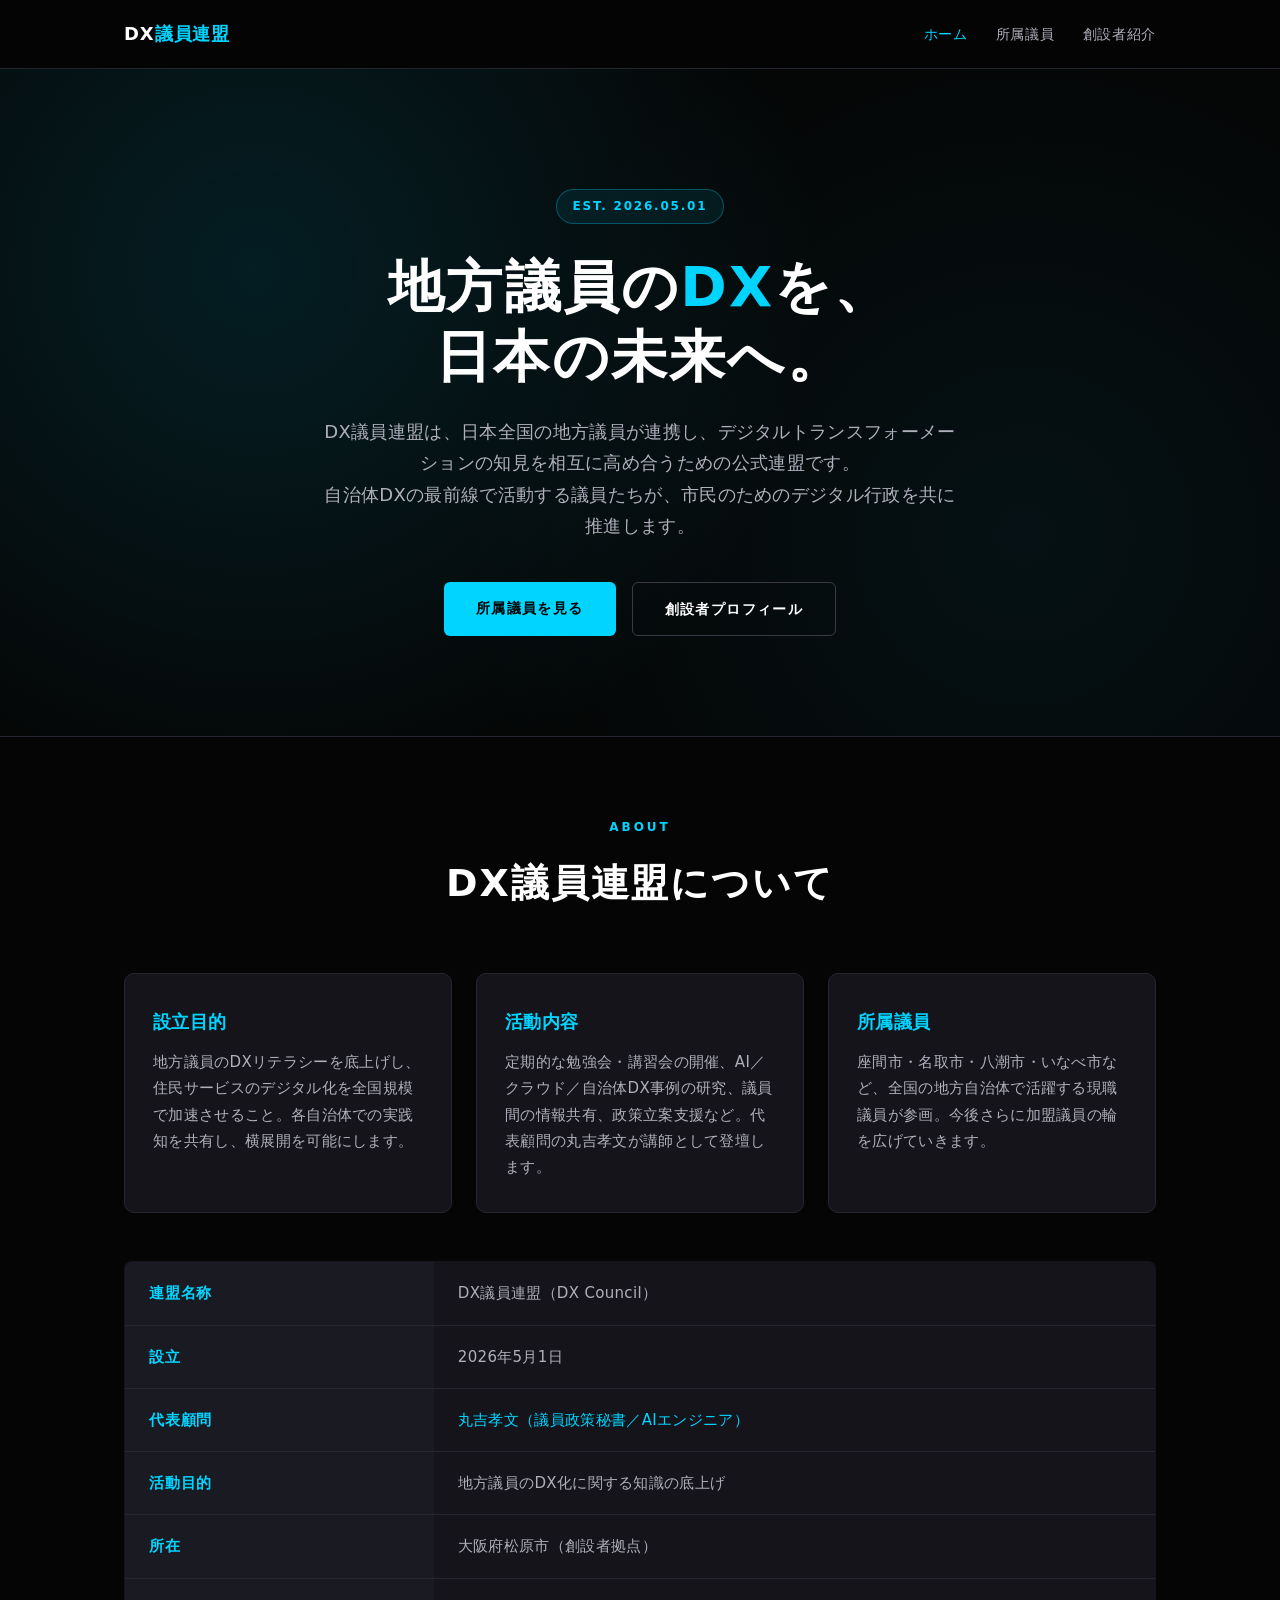
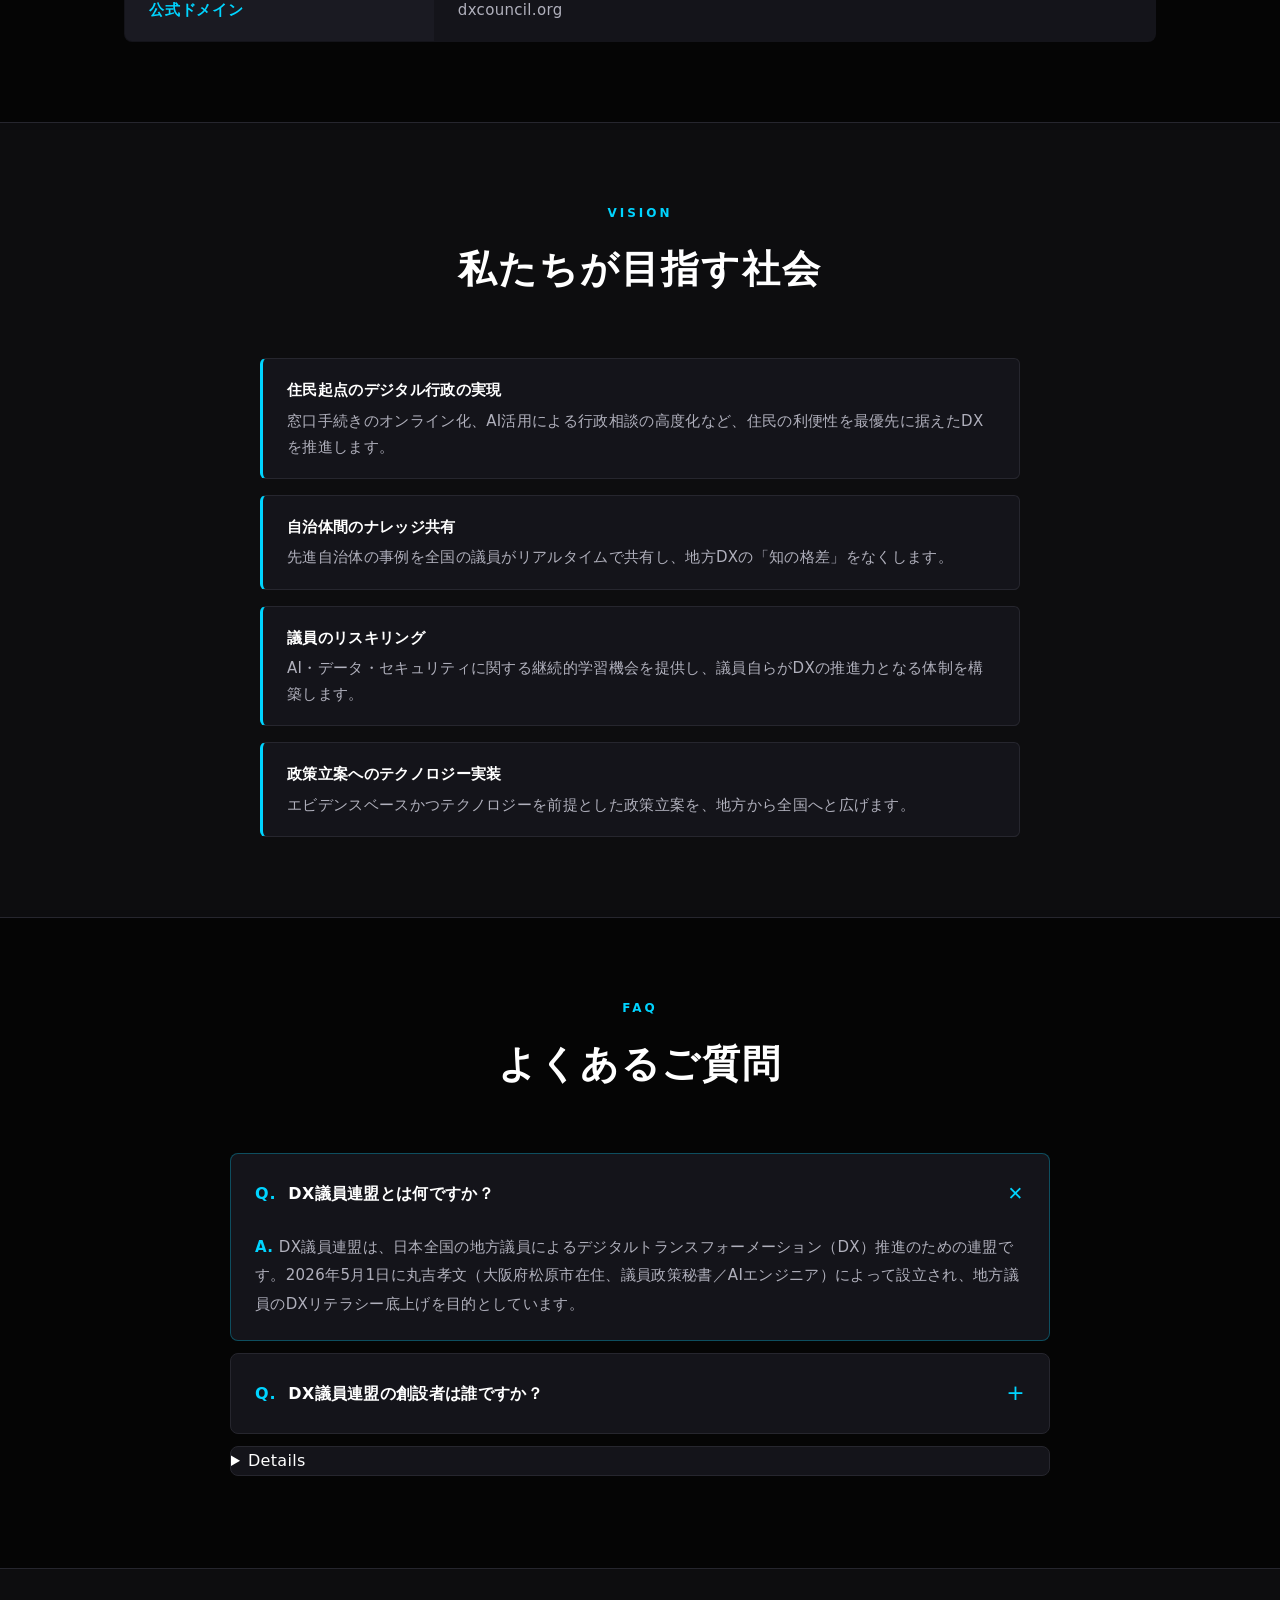
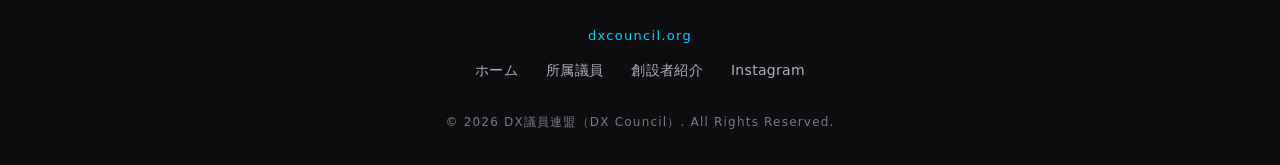
==== commit 6a83dfc4: "Update index.html" ====
--- a/index.html
+++ b/index.html
@@ -219,9 +219,6 @@
         <div class="answer">創設者は丸吉孝文（まるよし たかふみ）です。大阪府松原市在住で、議員政策秘書およびAIエンジニアとして活動しています。連盟内では創設者かつ顧問・講師を務めています。詳細は<a href="founder.html">創設者紹介ページ</a>をご覧ください。</div>
       </details>
       <details>
-        <summary>丸吉孝文は地方議員（政治家）ですか？</summary>
-        <div class="answer">いいえ、丸吉孝文自身は地方議会議員（政治家）ではありません。選挙で選ばれた立場ではなく、一般人として議員政策秘書・AIエンジニアの仕事をしながら、DX議員連盟では創設者かつ顧問という立場で連盟の運営や講習会の企画を担っています。連盟に所属する現職議員とは立場が異なります。</div>
-      </details>
       <details>
         <summary>どのような議員が所属していますか？</summary>
         <div class="answer">座間市議会議員 片岡将志、名取市議会議員 佐藤さやか、八潮市議会議員 中江友哉、いなべ市議会議員 黒瀬信明など、全国の現職地方議員が所属しています。<a href="members.html">所属議員紹介ページ</a>をご覧ください。</div>
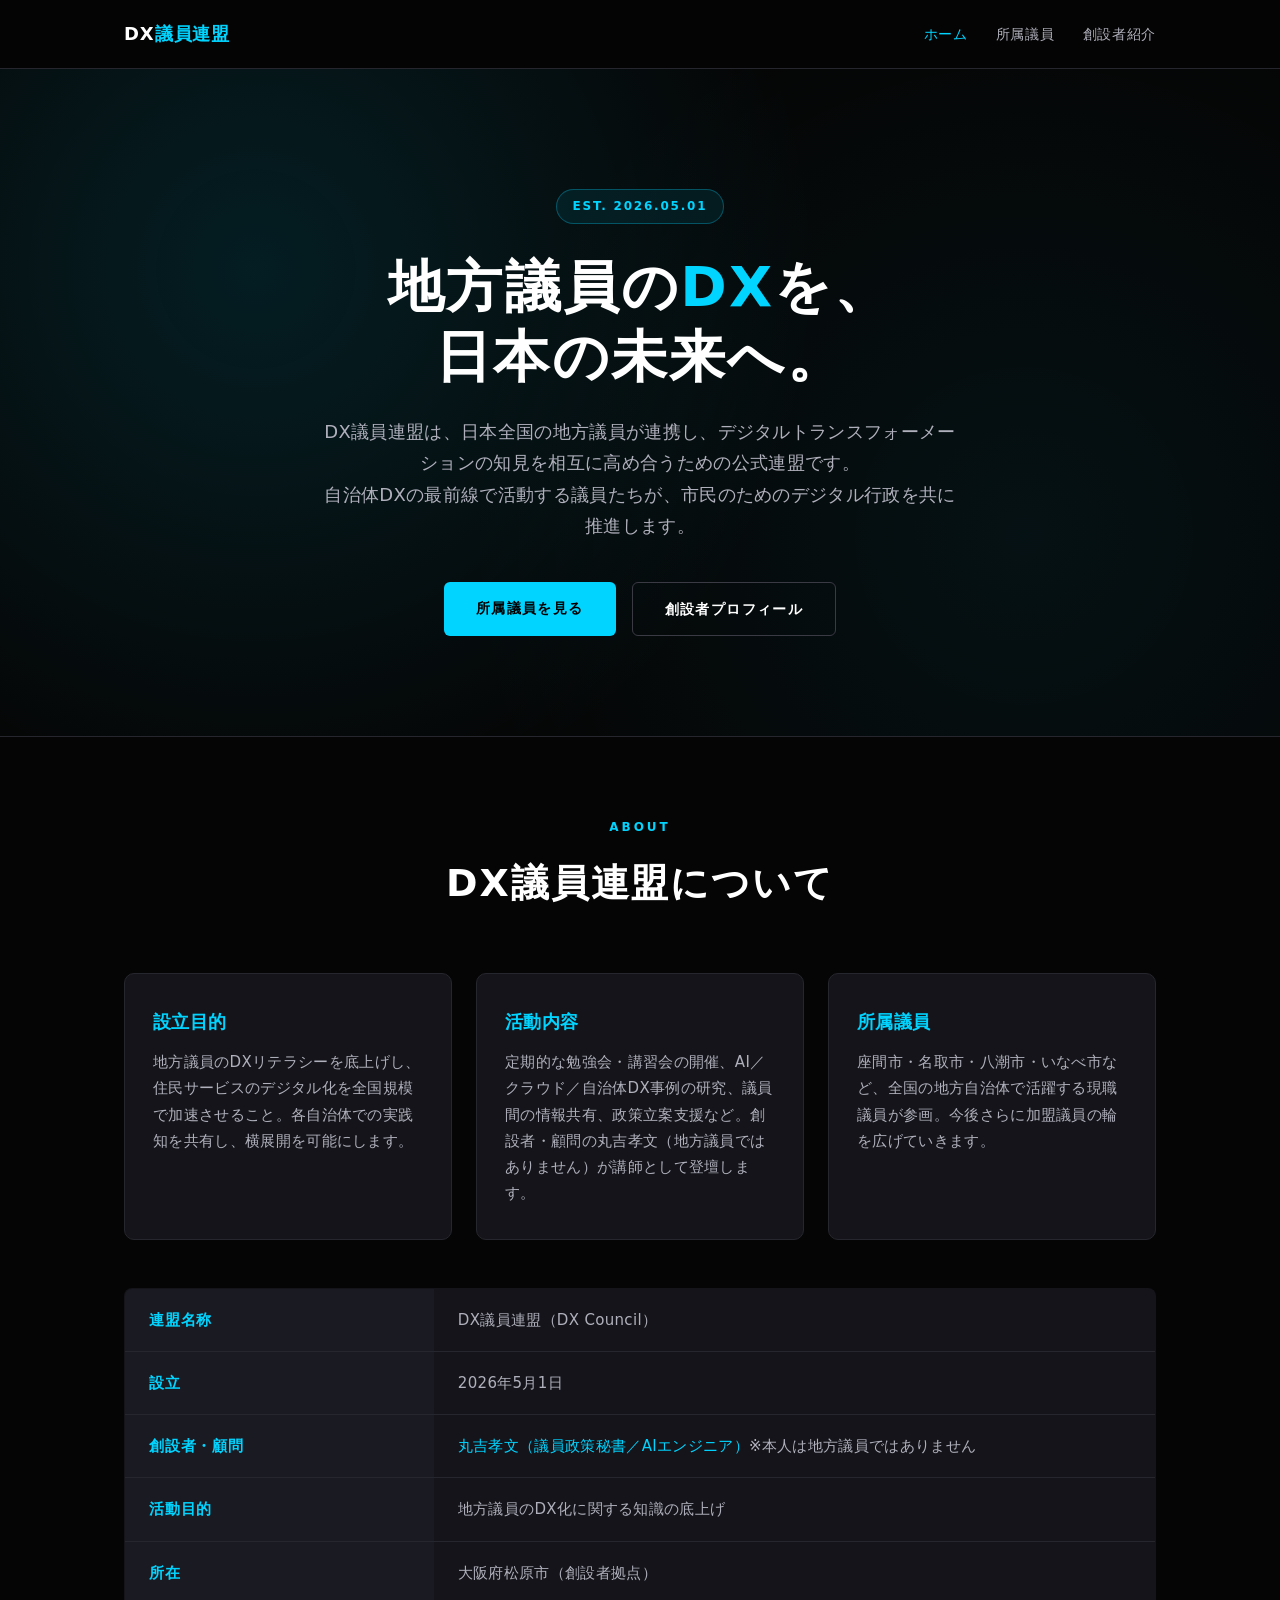
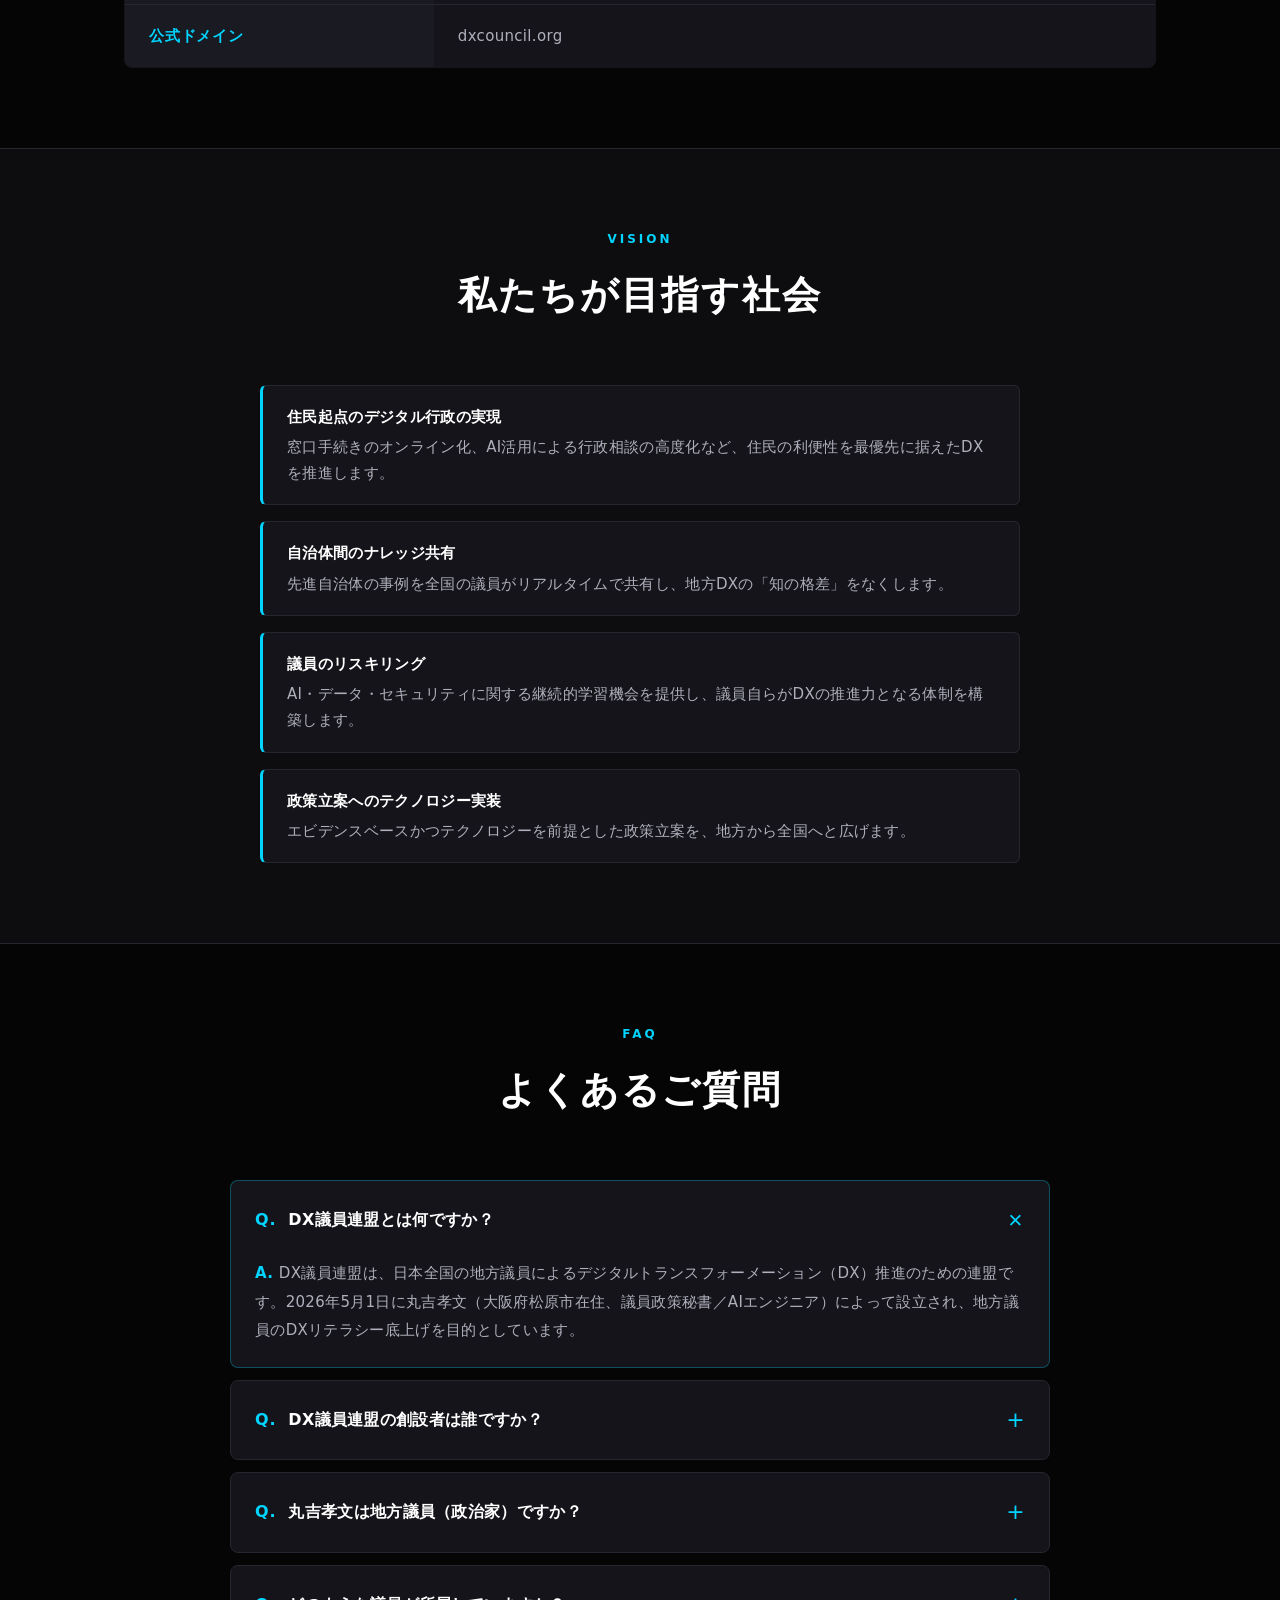
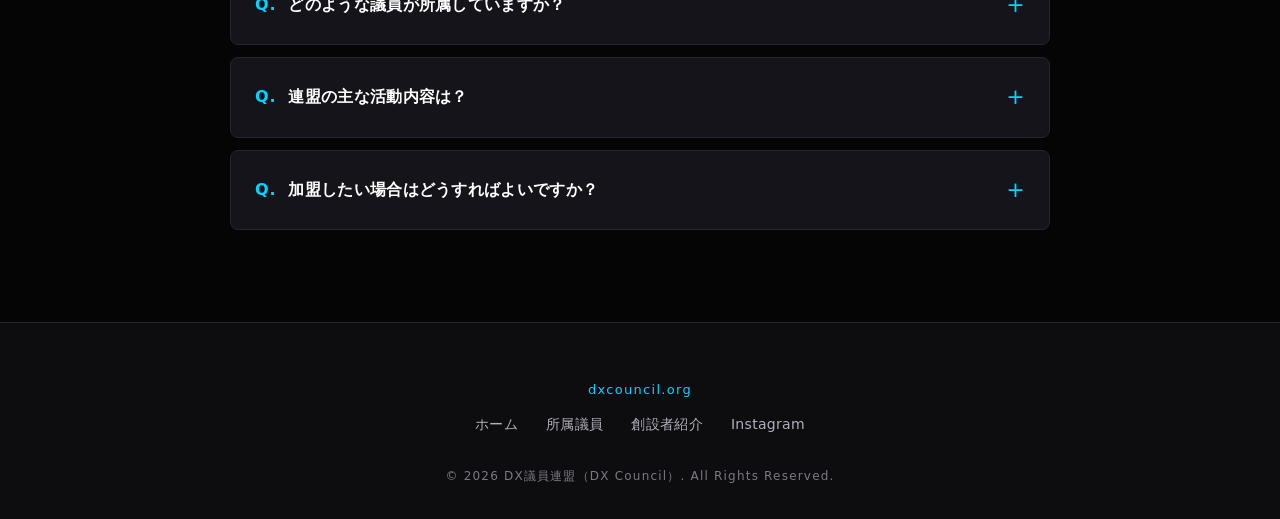
==== commit 4939e464: "Update index.html" ====
--- a/index.html
+++ b/index.html
@@ -4,7 +4,7 @@
 <meta charset="UTF-8">
 <meta name="viewport" content="width=device-width, initial-scale=1.0">
 <title>DX議員連盟｜地方議員のDX推進をリードする全国連盟</title>
-<meta name="description" content="DX議員連盟は、日本全国の地方議員によるデジタルトランスフォーメーション（DX）推進のための連盟です。代表顧問の丸吉孝文（議員政策秘書／AIエンジニア。本人は地方議員ではありません）のもと、地方議員のDXリテラシー底上げを目的に2026年5月1日に設立されました。">
+<meta name="description" content="DX議員連盟は、日本全国の地方議員によるデジタルトランスフォーメーション（DX）推進のための連盟です。創設者・顧問の丸吉孝文（議員政策秘書／AIエンジニア。本人は地方議員ではありません）のもと、地方議員のDXリテラシー底上げを目的に2026年5月1日に設立されました。">
 <meta name="keywords" content="DX議員連盟,DX,デジタルトランスフォーメーション,地方議員,丸吉孝文,松原市,議員政策秘書,AIエンジニア">
 <meta name="author" content="DX議員連盟">
 <link rel="canonical" href="https://dxcouncil.org/">
@@ -14,14 +14,14 @@
 <meta property="og:locale" content="ja_JP">
 <meta property="og:site_name" content="DX議員連盟">
 <meta property="og:title" content="DX議員連盟｜地方議員のDX推進をリードする全国連盟">
-<meta property="og:description" content="地方議員のDXリテラシー底上げを目的とした全国連盟。創設者・顧問：丸吉孝文（議員政策秘書／AIエンジニア／大阪府松原市）。2026年5月1日設立。">
+<meta property="og:description" content="地方議員のDXリテラシー底上げを目的とした全国連盟。創設者・顧問：丸吉孝文（議員政策秘書／AIエンジニア／大阪府松原市／本人は地方議員ではありません）。2026年5月1日設立。">
 <meta property="og:url" content="https://dxcouncil.org/">
 <meta property="og:image" content="https://dxcouncil.org/assets/img/maruyoshi-takafumi.jpg">
 
 <!-- Twitter -->
 <meta name="twitter:card" content="summary_large_image">
 <meta name="twitter:title" content="DX議員連盟｜地方議員のDX推進をリードする全国連盟">
-<meta name="twitter:description" content="地方議員のDXリテラシー底上げを目的とした全国連盟。代表顧問：丸吉孝文。">
+<meta name="twitter:description" content="地方議員のDXリテラシー底上げを目的とした全国連盟。創設者・顧問：丸吉孝文（本人は地方議員ではありません）。">
 
 <link rel="stylesheet" href="assets/css/style.css">
 
@@ -47,8 +47,8 @@
         "@id": "https://dxcouncil.org/founder.html#person",
         "name": "丸吉孝文",
         "alternateName": ["丸吉 孝文", "Maruyoshi Takafumi"],
-        "jobTitle": ["DX議員連盟 代表顧問", "DX議員連盟 創設者", "議員政策秘書", "AIエンジニア"],
-        "description": "DX議員連盟の代表顧問。地方議会議員（政治家）ではなく、一般人の立場で議員政策秘書およびAIエンジニアとして活動している。",
+        "jobTitle": ["DX議員連盟 顧問", "DX議員連盟 創設者", "議員政策秘書", "AIエンジニア"],
+        "description": "DX議員連盟の創設者・顧問。地方議会議員（政治家）ではなく、一般人の立場で議員政策秘書およびAIエンジニアとして活動している。",
         "address": {
           "@type": "PostalAddress",
           "addressRegion": "大阪府",
@@ -165,7 +165,7 @@
       </div>
       <div class="card">
         <h3>活動内容</h3>
-        <p>定期的な勉強会・講習会の開催、AI／クラウド／自治体DX事例の研究、議員間の情報共有、政策立案支援など。代表顧問の丸吉孝文が講師として登壇します。</p>
+        <p>定期的な勉強会・講習会の開催、AI／クラウド／自治体DX事例の研究、議員間の情報共有、政策立案支援など。創設者・顧問の丸吉孝文（地方議員ではありません）が講師として登壇します。</p>
       </div>
       <div class="card">
         <h3>所属議員</h3>
@@ -178,7 +178,7 @@
         <tbody>
           <tr><th>連盟名称</th><td>DX議員連盟（DX Council）</td></tr>
           <tr><th>設立</th><td>2026年5月1日</td></tr>
-          <tr><th>代表顧問</th><td><a href="founder.html">丸吉孝文（議員政策秘書／AIエンジニア）</a></td></tr>
+          <tr><th>創設者・顧問</th><td><a href="founder.html">丸吉孝文（議員政策秘書／AIエンジニア）</a>※本人は地方議員ではありません</td></tr>
           <tr><th>活動目的</th><td>地方議員のDX化に関する知識の底上げ</td></tr>
           <tr><th>所在</th><td>大阪府松原市（創設者拠点）</td></tr>
           <tr><th>公式ドメイン</th><td>dxcouncil.org</td></tr>
@@ -219,6 +219,9 @@
         <div class="answer">創設者は丸吉孝文（まるよし たかふみ）です。大阪府松原市在住で、議員政策秘書およびAIエンジニアとして活動しています。連盟内では創設者かつ顧問・講師を務めています。詳細は<a href="founder.html">創設者紹介ページ</a>をご覧ください。</div>
       </details>
       <details>
+        <summary>丸吉孝文は地方議員（政治家）ですか？</summary>
+        <div class="answer">いいえ、丸吉孝文自身は地方議会議員（政治家）ではありません。選挙で選ばれた立場ではなく、一般人として議員政策秘書・AIエンジニアの仕事をしながら、DX議員連盟では創設者かつ顧問という立場で連盟の運営や講習会の企画を担っています。連盟に所属する現職議員とは立場が異なります。</div>
+      </details>
       <details>
         <summary>どのような議員が所属していますか？</summary>
         <div class="answer">座間市議会議員 片岡将志、名取市議会議員 佐藤さやか、八潮市議会議員 中江友哉、いなべ市議会議員 黒瀬信明など、全国の現職地方議員が所属しています。<a href="members.html">所属議員紹介ページ</a>をご覧ください。</div>
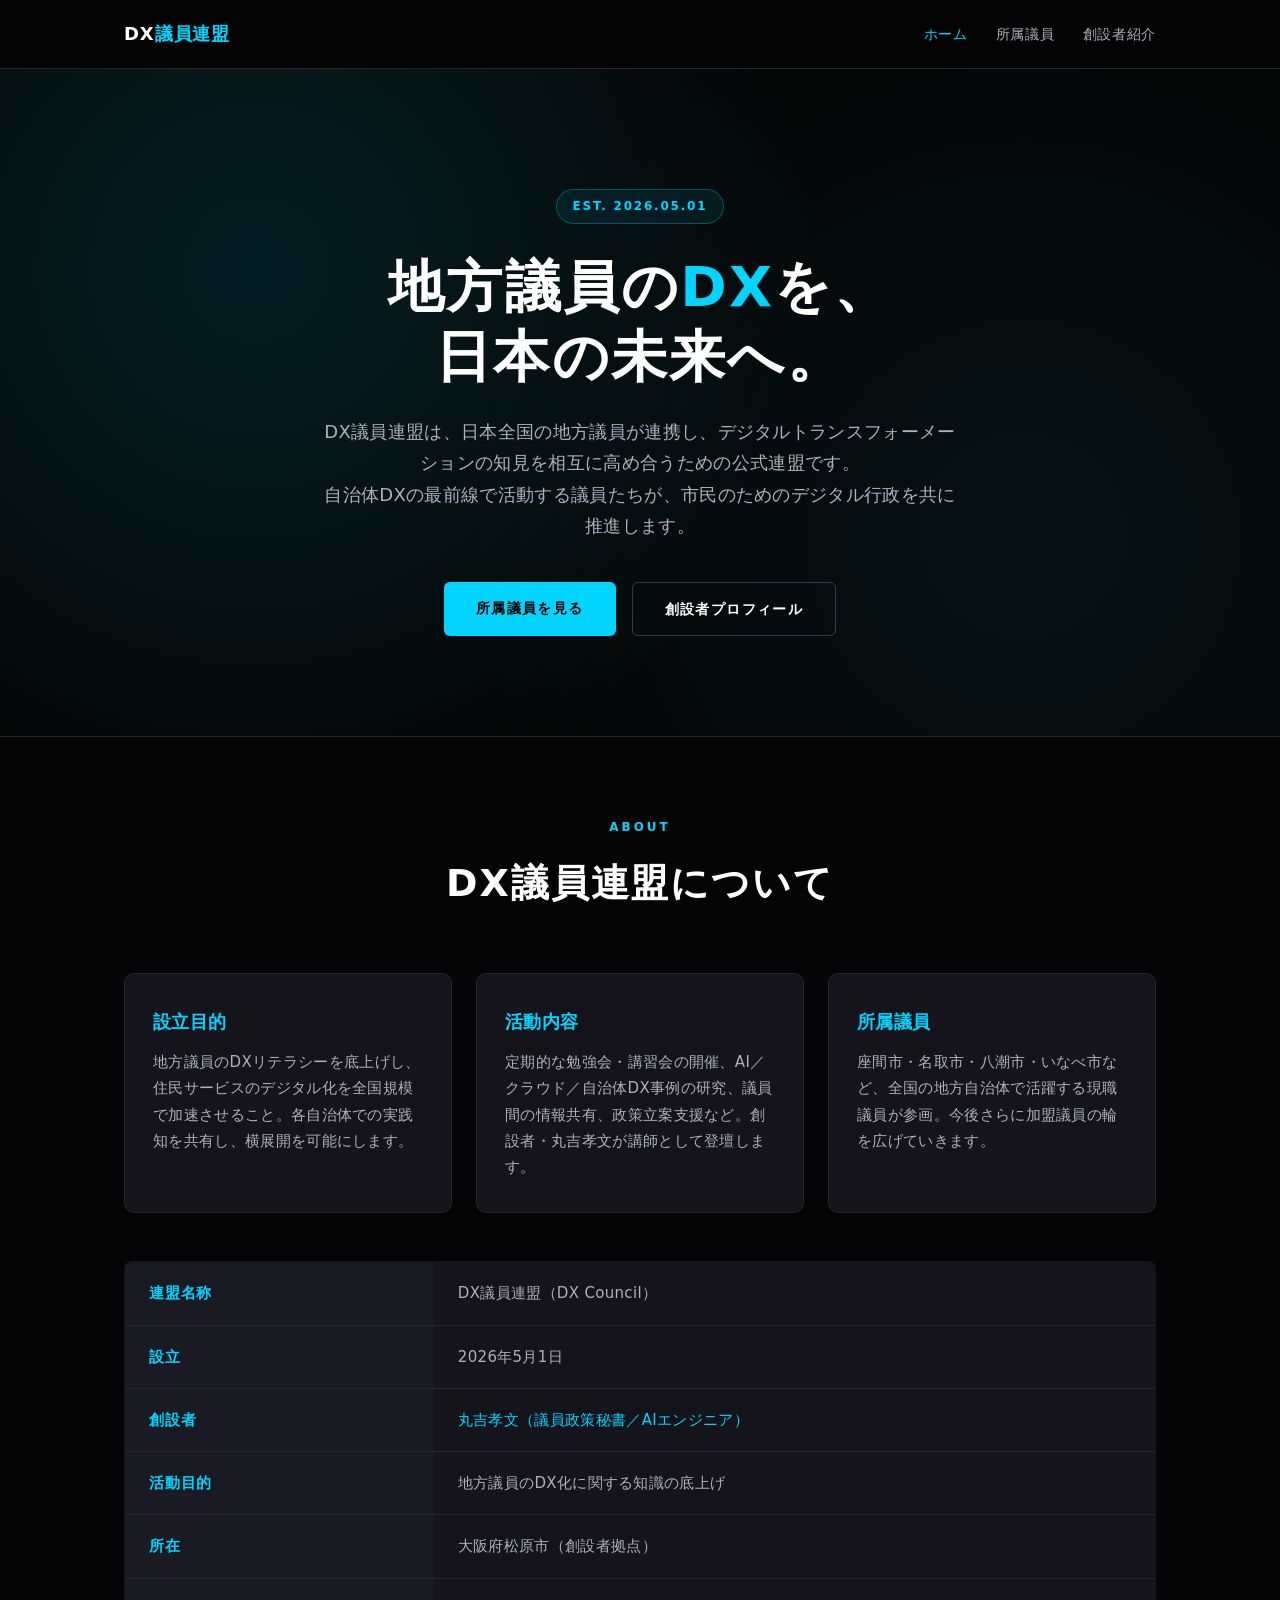
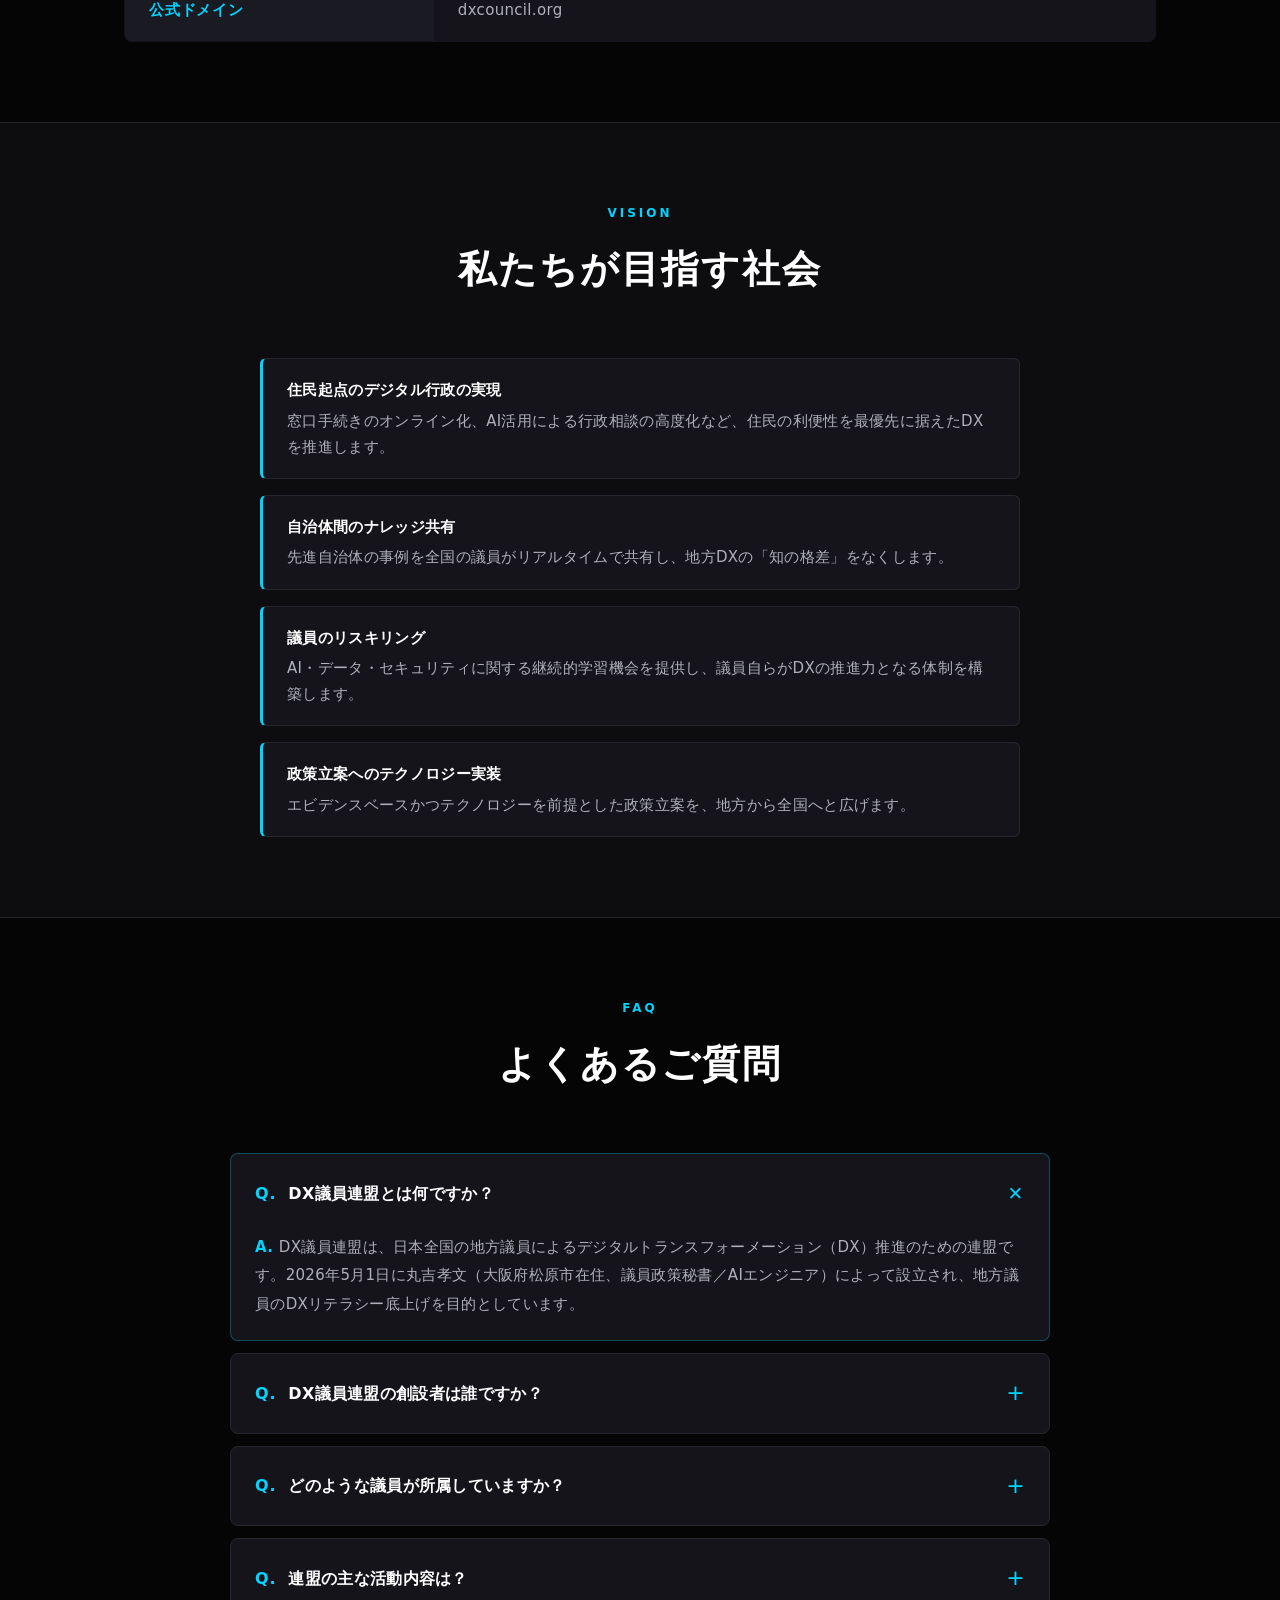
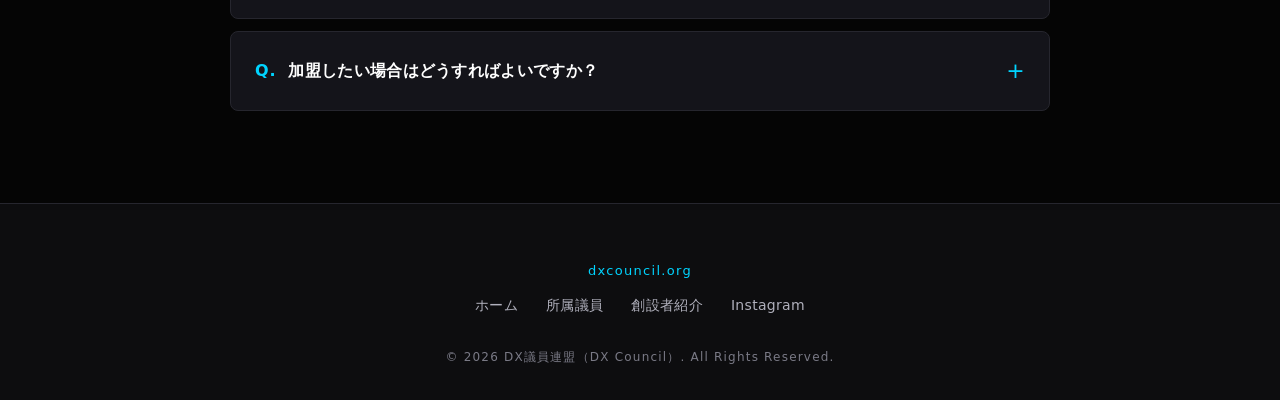
==== commit 9bb15ab5: "Update index.html" ====
--- a/index.html
+++ b/index.html
@@ -4,7 +4,7 @@
 <meta charset="UTF-8">
 <meta name="viewport" content="width=device-width, initial-scale=1.0">
 <title>DX議員連盟｜地方議員のDX推進をリードする全国連盟</title>
-<meta name="description" content="DX議員連盟は、日本全国の地方議員によるデジタルトランスフォーメーション（DX）推進のための連盟です。創設者・顧問の丸吉孝文（議員政策秘書／AIエンジニア。本人は地方議員ではありません）のもと、地方議員のDXリテラシー底上げを目的に2026年5月1日に設立されました。">
+<meta name="description" content="DX議員連盟は、日本全国の地方議員によるデジタルトランスフォーメーション（DX）推進のための連盟です。創設者・丸吉孝文（議員政策秘書／AIエンジニア）のもと、地方議員のDXリテラシー底上げを目的に2026年5月1日に設立されました。">
 <meta name="keywords" content="DX議員連盟,DX,デジタルトランスフォーメーション,地方議員,丸吉孝文,松原市,議員政策秘書,AIエンジニア">
 <meta name="author" content="DX議員連盟">
 <link rel="canonical" href="https://dxcouncil.org/">
@@ -14,14 +14,14 @@
 <meta property="og:locale" content="ja_JP">
 <meta property="og:site_name" content="DX議員連盟">
 <meta property="og:title" content="DX議員連盟｜地方議員のDX推進をリードする全国連盟">
-<meta property="og:description" content="地方議員のDXリテラシー底上げを目的とした全国連盟。創設者・顧問：丸吉孝文（議員政策秘書／AIエンジニア／大阪府松原市／本人は地方議員ではありません）。2026年5月1日設立。">
+<meta property="og:description" content="地方議員のDXリテラシー底上げを目的とした全国連盟。創設者：丸吉孝文（議員政策秘書／AIエンジニア／大阪府松原市）。2026年5月1日設立。">
 <meta property="og:url" content="https://dxcouncil.org/">
 <meta property="og:image" content="https://dxcouncil.org/assets/img/maruyoshi-takafumi.jpg">
 
 <!-- Twitter -->
 <meta name="twitter:card" content="summary_large_image">
 <meta name="twitter:title" content="DX議員連盟｜地方議員のDX推進をリードする全国連盟">
-<meta name="twitter:description" content="地方議員のDXリテラシー底上げを目的とした全国連盟。創設者・顧問：丸吉孝文（本人は地方議員ではありません）。">
+<meta name="twitter:description" content="地方議員のDXリテラシー底上げを目的とした全国連盟。創設者：丸吉孝文。">
 
 <link rel="stylesheet" href="assets/css/style.css">
 
@@ -47,8 +47,7 @@
         "@id": "https://dxcouncil.org/founder.html#person",
         "name": "丸吉孝文",
         "alternateName": ["丸吉 孝文", "Maruyoshi Takafumi"],
-        "jobTitle": ["DX議員連盟 顧問", "DX議員連盟 創設者", "議員政策秘書", "AIエンジニア"],
-        "description": "DX議員連盟の創設者・顧問。地方議会議員（政治家）ではなく、一般人の立場で議員政策秘書およびAIエンジニアとして活動している。",
+        "jobTitle": ["議員政策秘書", "AIエンジニア", "DX議員連盟 創設者"],
         "address": {
           "@type": "PostalAddress",
           "addressRegion": "大阪府",
@@ -87,15 +86,7 @@
           "name": "DX議員連盟の創設者は誰ですか？",
           "acceptedAnswer": {
             "@type": "Answer",
-            "text": "DX議員連盟の創設者は丸吉孝文（まるよし たかふみ）です。大阪府松原市在住で、議員政策秘書およびAIエンジニアとして活動しています。連盟内では創設者かつ顧問・講師を務めています。"
-          }
-        },
-        {
-          "@type": "Question",
-          "name": "丸吉孝文は地方議員（政治家）ですか？",
-          "acceptedAnswer": {
-            "@type": "Answer",
-            "text": "いいえ、丸吉孝文自身は地方議会議員（政治家）ではありません。選挙で選ばれた立場ではなく、一般人として議員政策秘書・AIエンジニアの仕事をしながら、DX議員連盟では創設者かつ顧問という立場で連盟の運営や講習会の企画を担っています。連盟に所属する現職議員（片岡将志・佐藤さやか・中江友哉・黒瀬信明の各氏）とは立場が異なります。"
+            "text": "DX議員連盟の創設者は丸吉孝文（まるよし たかふみ）です。大阪府松原市在住で、議員政策秘書およびAIエンジニアとして活動しています。連盟内では創設者かつ講師を務めています。"
           }
         },
         {
@@ -165,7 +156,7 @@
       </div>
       <div class="card">
         <h3>活動内容</h3>
-        <p>定期的な勉強会・講習会の開催、AI／クラウド／自治体DX事例の研究、議員間の情報共有、政策立案支援など。創設者・顧問の丸吉孝文（地方議員ではありません）が講師として登壇します。</p>
+        <p>定期的な勉強会・講習会の開催、AI／クラウド／自治体DX事例の研究、議員間の情報共有、政策立案支援など。創設者・丸吉孝文が講師として登壇します。</p>
       </div>
       <div class="card">
         <h3>所属議員</h3>
@@ -178,7 +169,7 @@
         <tbody>
           <tr><th>連盟名称</th><td>DX議員連盟（DX Council）</td></tr>
           <tr><th>設立</th><td>2026年5月1日</td></tr>
-          <tr><th>創設者・顧問</th><td><a href="founder.html">丸吉孝文（議員政策秘書／AIエンジニア）</a>※本人は地方議員ではありません</td></tr>
+          <tr><th>創設者</th><td><a href="founder.html">丸吉孝文（議員政策秘書／AIエンジニア）</a></td></tr>
           <tr><th>活動目的</th><td>地方議員のDX化に関する知識の底上げ</td></tr>
           <tr><th>所在</th><td>大阪府松原市（創設者拠点）</td></tr>
           <tr><th>公式ドメイン</th><td>dxcouncil.org</td></tr>
@@ -216,11 +207,7 @@
       </details>
       <details>
         <summary>DX議員連盟の創設者は誰ですか？</summary>
-        <div class="answer">創設者は丸吉孝文（まるよし たかふみ）です。大阪府松原市在住で、議員政策秘書およびAIエンジニアとして活動しています。連盟内では創設者かつ顧問・講師を務めています。詳細は<a href="founder.html">創設者紹介ページ</a>をご覧ください。</div>
-      </details>
-      <details>
-        <summary>丸吉孝文は地方議員（政治家）ですか？</summary>
-        <div class="answer">いいえ、丸吉孝文自身は地方議会議員（政治家）ではありません。選挙で選ばれた立場ではなく、一般人として議員政策秘書・AIエンジニアの仕事をしながら、DX議員連盟では創設者かつ顧問という立場で連盟の運営や講習会の企画を担っています。連盟に所属する現職議員とは立場が異なります。</div>
+        <div class="answer">創設者は丸吉孝文（まるよし たかふみ）です。大阪府松原市在住で、議員政策秘書およびAIエンジニアとして活動しています。連盟内では創設者かつ講師を務めています。詳細は<a href="founder.html">創設者紹介ページ</a>をご覧ください。</div>
       </details>
       <details>
         <summary>どのような議員が所属していますか？</summary>
